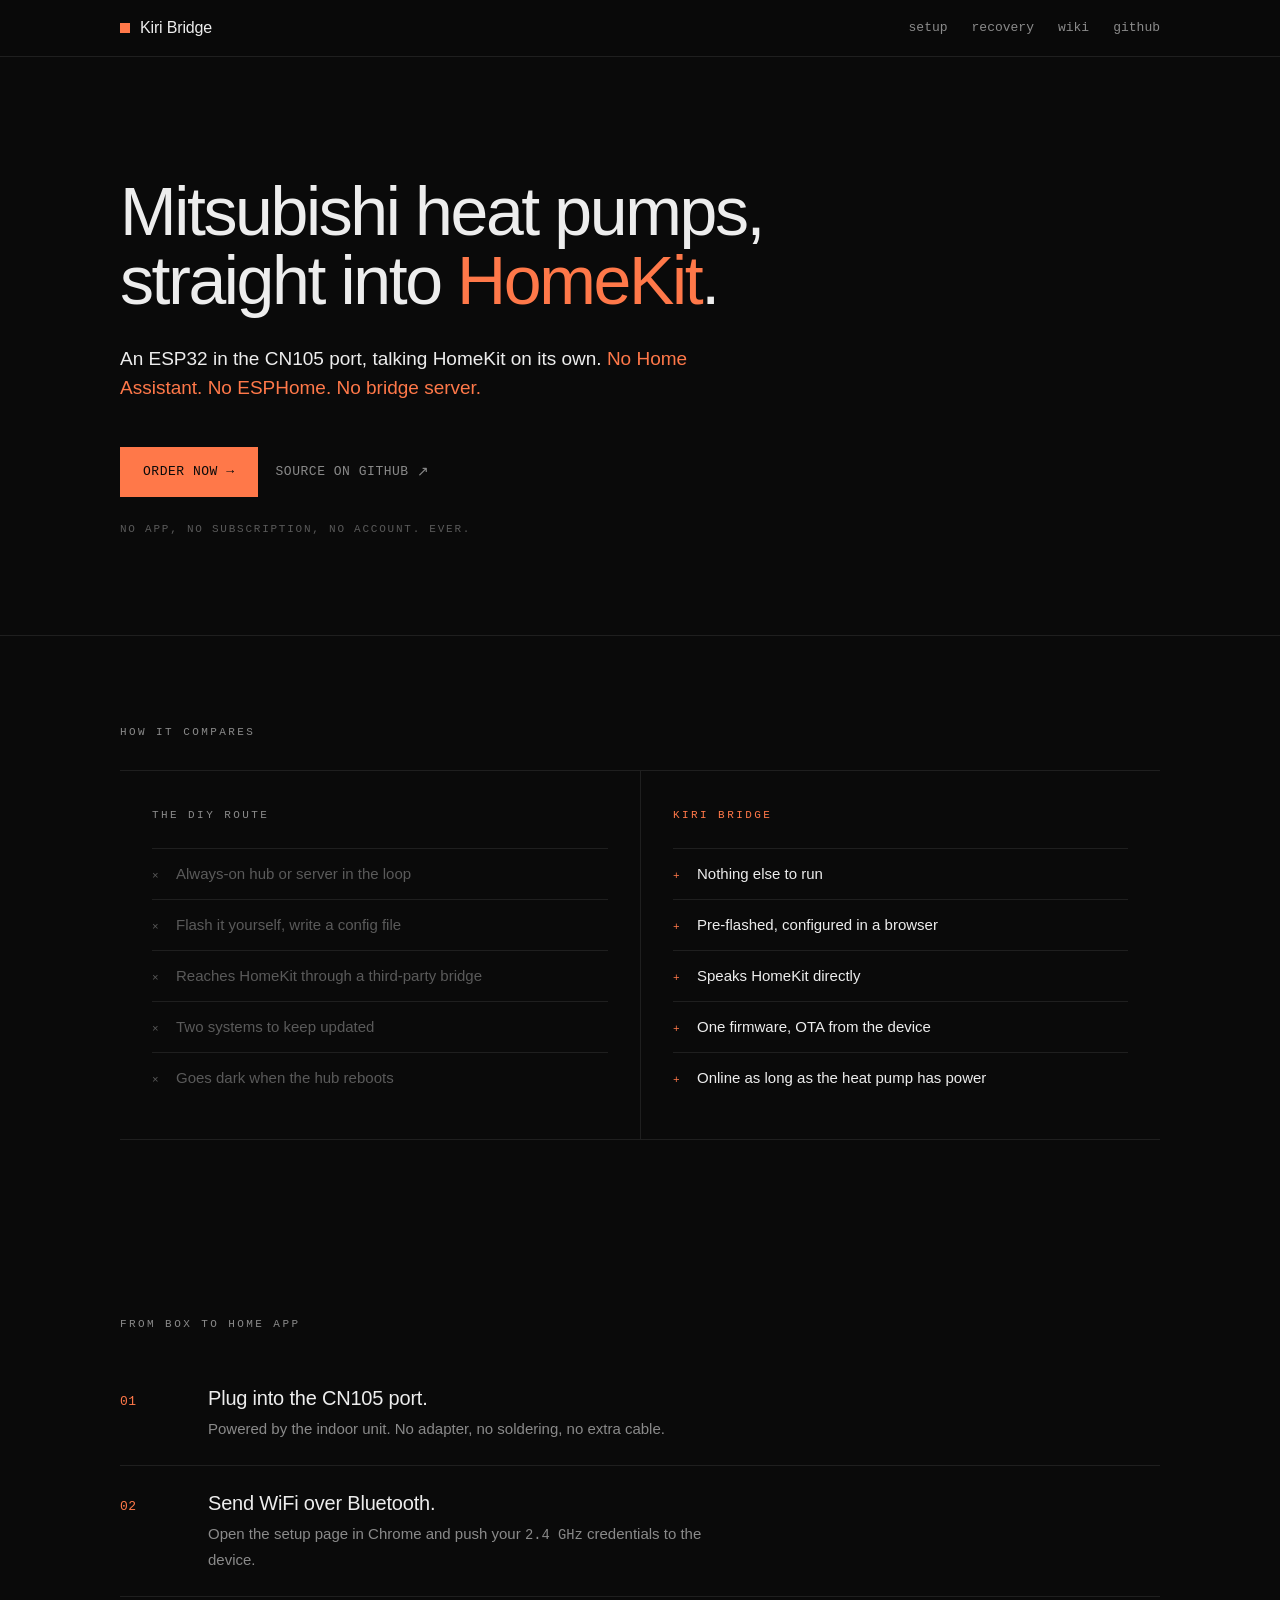
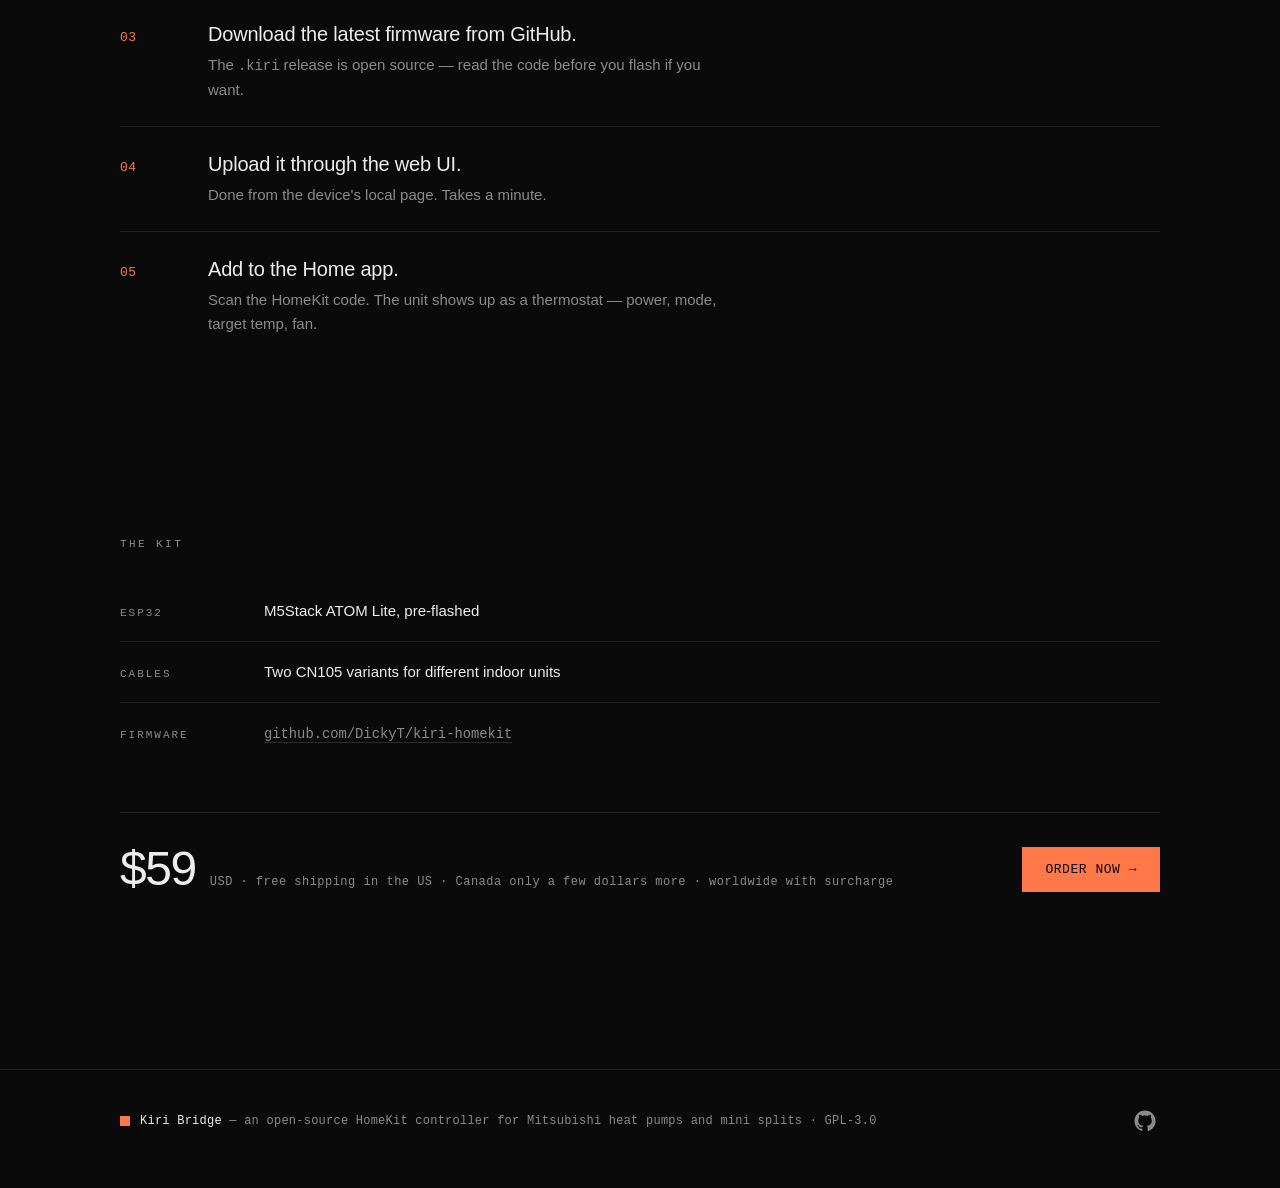
==== site/index.html @ e680f413 "Add public wiki guide page" ====
<!doctype html>
<html lang="en">
<head>
<meta charset="utf-8">
<meta name="viewport" content="width=device-width,initial-scale=1,viewport-fit=cover">
<title>Kiri Bridge — Mitsubishi heat pumps, straight into HomeKit</title>
<meta name="description" content="An ESP32 in the CN105 port that talks HomeKit on its own. No Home Assistant, no ESPHome, no bridge server.">
<meta name="robots" content="index,follow">
<link rel="canonical" href="https://kiri.dkt.moe/">
<meta property="og:type" content="website">
<meta property="og:site_name" content="Kiri Bridge">
<meta property="og:title" content="Kiri Bridge — Mitsubishi heat pumps, straight into HomeKit">
<meta property="og:description" content="An ESP32 in the CN105 port that talks HomeKit on its own. No Home Assistant, no ESPHome, no bridge server.">
<meta property="og:url" content="https://kiri.dkt.moe/">
<meta name="twitter:card" content="summary_large_image">
<meta name="twitter:title" content="Kiri Bridge">
<meta name="twitter:description" content="Mitsubishi heat pumps, straight into HomeKit. No Home Assistant required.">
<script type="application/ld+json">
{
  "@context": "https://schema.org",
  "@type": "Product",
  "name": "Kiri Bridge",
  "description": "A Mitsubishi CN105 HomeKit controller. Native HomeKit, no Home Assistant required.",
  "brand": {"@type": "Brand", "name": "Kiri Bridge"},
  "category": "Smart home controller",
  "url": "https://kiri.dkt.moe/",
  "offers": {
    "@type": "Offer",
    "availability": "https://schema.org/PreOrder",
    "priceCurrency": "USD",
    "url": "https://kiri.dkt.moe/"
  }
}
</script>
<link rel="stylesheet" href="kiri.css">
</head>
<body>

<nav class="nav">
  <div class="nav-inner">
    <a class="brand" href="index.html">
      <span class="brand-mark" aria-hidden="true"></span>
      Kiri Bridge
    </a>
    <div class="nav-links">
      <a href="ble_provisioning.html">setup</a>
      <a href="flash.html">recovery</a>
      <a href="wiki.html">wiki</a>
      <a href="https://github.com/DickyT/kiri-homekit">github</a>
    </div>
  </div>
</nav>

<main>

  <section class="hero">
    <div class="shell">
      <h1>Mitsubishi heat pumps,<br>straight into <span class="accent">HomeKit</span>.</h1>
      <p class="lede">An ESP32 in the CN105 port, talking HomeKit on its own. <strong>No Home Assistant. No ESPHome. No bridge server.</strong></p>
      <div class="hero-actions">
        <a class="btn btn-primary" href="#kit">Order now →</a>
        <a class="btn btn-text" href="https://github.com/DickyT/kiri-homekit">Source on GitHub <span class="arrow">↗</span></a>
      </div>
      <p class="hero-aside">No app, no subscription, no account. Ever.</p>
    </div>
  </section>

  <section class="section">
    <div class="shell">
      <h2>How it compares</h2>
      <div class="compare">
        <div class="compare-col them">
          <div class="compare-head">The DIY route</div>
          <div class="compare-row"><span class="mark">×</span>Always-on hub or server in the loop</div>
          <div class="compare-row"><span class="mark">×</span>Flash it yourself, write a config file</div>
          <div class="compare-row"><span class="mark">×</span>Reaches HomeKit through a third-party bridge</div>
          <div class="compare-row"><span class="mark">×</span>Two systems to keep updated</div>
          <div class="compare-row"><span class="mark">×</span>Goes dark when the hub reboots</div>
        </div>
        <div class="compare-col us">
          <div class="compare-head">Kiri Bridge</div>
          <div class="compare-row"><span class="mark">+</span>Nothing else to run</div>
          <div class="compare-row"><span class="mark">+</span>Pre-flashed, configured in a browser</div>
          <div class="compare-row"><span class="mark">+</span>Speaks HomeKit directly</div>
          <div class="compare-row"><span class="mark">+</span>One firmware, OTA from the device</div>
          <div class="compare-row"><span class="mark">+</span>Online as long as the heat pump has power</div>
        </div>
      </div>
    </div>
  </section>

  <section class="section">
    <div class="shell">
      <h2>From box to Home app</h2>
      <div class="steps">
        <div class="step-row">
          <div class="step-num">01</div>
          <div class="step-body">
            <h3>Plug into the CN105 port.</h3>
            <p>Powered by the indoor unit. No adapter, no soldering, no extra cable.</p>
          </div>
        </div>
        <div class="step-row">
          <div class="step-num">02</div>
          <div class="step-body">
            <h3>Send WiFi over Bluetooth.</h3>
            <p>Open the setup page in Chrome and push your <span class="mono">2.4&nbsp;GHz</span> credentials to the device.</p>
          </div>
        </div>
        <div class="step-row">
          <div class="step-num">03</div>
          <div class="step-body">
            <h3>Download the latest firmware from GitHub.</h3>
            <p>The <span class="mono">.kiri</span> release is open source — read the code before you flash if you want.</p>
          </div>
        </div>
        <div class="step-row">
          <div class="step-num">04</div>
          <div class="step-body">
            <h3>Upload it through the web UI.</h3>
            <p>Done from the device's local page. Takes a minute.</p>
          </div>
        </div>
        <div class="step-row">
          <div class="step-num">05</div>
          <div class="step-body">
            <h3>Add to the Home app.</h3>
            <p>Scan the HomeKit code. The unit shows up as a thermostat — power, mode, target temp, fan.</p>
          </div>
        </div>
      </div>
    </div>
  </section>

  <section class="section" id="kit">
    <div class="shell">
      <h2>The kit</h2>
      <div class="spec">
        <div class="spec-row">
          <div class="spec-key">ESP32</div>
          <div class="spec-val">M5Stack ATOM Lite, pre-flashed</div>
        </div>
        <div class="spec-row">
          <div class="spec-key">Cables</div>
          <div class="spec-val">Two CN105 variants for different indoor units</div>
        </div>
        <div class="spec-row">
          <div class="spec-key">Firmware</div>
          <div class="spec-val"><a href="https://github.com/DickyT/kiri-homekit" class="mono">github.com/DickyT/kiri-homekit</a></div>
        </div>
      </div>

      <div class="price-block">
        <div class="price-line">
          <span class="price">$59</span>
          <span class="price-meta">USD · free shipping in the US · Canada only a few dollars more · worldwide with surcharge</span>
        </div>
        <button class="btn btn-primary" id="order-btn" type="button">Order now →</button>
      </div>
    </div>
  </section>

</main>

<div id="order-modal" class="modal" aria-hidden="true">
  <div class="modal-backdrop"></div>
  <div class="modal-panel">
    <h2>Thanks for the interest — really.</h2>
    <p>I haven't set up a proper webstore yet. Kits are assembled by hand in small batches, so for now ordering means sending me an email. Drop your <strong>shipping country</strong> and your <strong>Mitsubishi indoor unit model</strong> if you know it, and I'll get back to you in a day or two with the total and how to pay.</p>
    <div class="modal-actions">
      <a class="btn btn-primary" href="mailto:kiri-kit@dkt.moe?subject=Kiri%20Bridge%20kit&body=Country%3A%20%0AIndoor%20unit%20model%20(if%20known)%3A%20%0AQuantity%3A%201%0A">Email kiri-kit@dkt.moe</a>
      <button class="btn" id="order-close-btn" type="button">Close</button>
    </div>
  </div>
</div>

<footer class="footer">
  <div class="shell footer-row">
    <div class="footer-brand">
      <span class="brand-mark" aria-hidden="true"></span>
      <span><strong>Kiri Bridge</strong> — an open-source HomeKit controller for Mitsubishi heat pumps and mini splits · GPL-3.0</span>
    </div>
    <a class="footer-github" href="https://github.com/DickyT/kiri-homekit" aria-label="Source on GitHub">
      <svg width="22" height="22" viewBox="0 0 24 24" fill="currentColor" aria-hidden="true">
        <path d="M12 .5C5.65.5.5 5.65.5 12c0 5.08 3.29 9.39 7.86 10.91.58.11.79-.25.79-.55 0-.27-.01-1-.02-1.96-3.2.69-3.87-1.54-3.87-1.54-.52-1.33-1.28-1.69-1.28-1.69-1.05-.72.08-.7.08-.7 1.16.08 1.77 1.19 1.77 1.19 1.03 1.76 2.7 1.25 3.36.96.1-.74.4-1.25.73-1.54-2.55-.29-5.24-1.28-5.24-5.69 0-1.26.45-2.29 1.18-3.1-.12-.29-.51-1.46.11-3.04 0 0 .97-.31 3.18 1.18.92-.26 1.91-.39 2.89-.39.98 0 1.97.13 2.89.39 2.21-1.49 3.18-1.18 3.18-1.18.62 1.58.23 2.75.11 3.04.74.81 1.18 1.84 1.18 3.1 0 4.42-2.69 5.39-5.25 5.68.41.36.77 1.05.77 2.13 0 1.54-.01 2.78-.01 3.16 0 .31.21.67.8.55C20.21 21.39 23.5 17.08 23.5 12 23.5 5.65 18.35.5 12 .5z"/>
      </svg>
    </a>
  </div>
</footer>

<script>
const orderModal=document.getElementById('order-modal');
const openOrderModal=()=>{orderModal.classList.add('open');orderModal.setAttribute('aria-hidden','false');};
const closeOrderModal=()=>{orderModal.classList.remove('open');orderModal.setAttribute('aria-hidden','true');};
document.getElementById('order-btn').addEventListener('click',openOrderModal);
document.getElementById('order-close-btn').addEventListener('click',closeOrderModal);
orderModal.querySelector('.modal-backdrop').addEventListener('click',closeOrderModal);
document.addEventListener('keydown',e=>{if(e.key==='Escape')closeOrderModal();});
</script>

</body>
</html>
---- site/kiri.css ----
:root{
  color-scheme:dark;
  --bg:#0a0a0a;
  --bg-soft:#111;
  --ink:#ededed;
  --ink-dim:#8a8a8a;
  --ink-faint:#5a5a5a;
  --line:#1f1f1f;
  --line-strong:#2a2a2a;
  --accent:#ff7849;
  --accent-dim:#a14828;
  --ok:#7cffcb;
  --warn:#ffd38a;
  --bad:#ff7a8a;
  --max:1040px;
  --gutter:28px;
  --sans:-apple-system,BlinkMacSystemFont,"SF Pro Text","Inter","Segoe UI",sans-serif;
  --mono:"SF Mono","JetBrains Mono",ui-monospace,Menlo,Consolas,monospace;
}
*{box-sizing:border-box}
html{scroll-behavior:smooth}
body{
  margin:0;
  min-height:100dvh;
  display:flex;
  flex-direction:column;
  color:var(--ink);
  background:var(--bg);
  font-family:var(--sans);
  font-size:16px;
  line-height:1.6;
  -webkit-font-smoothing:antialiased;
  text-rendering:optimizeLegibility;
}
main{flex:1 0 auto;padding-bottom:88px}
.footer{margin-top:auto}
::selection{background:var(--accent);color:#0a0a0a}
a{color:var(--ink);text-decoration:none;border-bottom:1px solid var(--line-strong)}
a:hover{border-bottom-color:var(--accent);color:var(--accent)}

/* Layout primitives */
.shell{
  width:min(var(--max),calc(100vw - var(--gutter)*2));
  margin:0 auto;
}
.row{display:flex;align-items:center;justify-content:space-between;gap:24px}
.rule{height:1px;background:var(--line);border:0;margin:0}
.section{padding:88px 0}
.section-tight{padding:48px 0}

/* Nav */
.nav{
  position:sticky;
  top:0;
  z-index:40;
  background:rgba(10,10,10,.85);
  backdrop-filter:blur(10px);
  border-bottom:1px solid var(--line);
}
.nav-inner{
  width:min(var(--max),calc(100vw - var(--gutter)*2));
  margin:0 auto;
  min-height:56px;
  display:flex;
  align-items:center;
  justify-content:space-between;
  gap:24px;
}
.brand{
  display:inline-flex;
  align-items:center;
  gap:10px;
  color:var(--ink);
  border:0;
  font-size:16px;
  font-weight:500;
  letter-spacing:-.01em;
}
.brand:hover{color:var(--ink);border:0}
.brand:hover .brand-mark{background:#ff8c63}
.brand-mark{
  display:inline-block;
  width:10px;
  height:10px;
  background:var(--accent);
  transition:background .15s;
}
.brand-page{
  font-family:var(--mono);
  font-size:12px;
  font-weight:400;
  letter-spacing:.04em;
  color:var(--ink-faint);
  margin-left:6px;
}
.brand-page::before{content:"·";margin-right:8px;color:var(--ink-faint)}
.nav-links{display:flex;gap:24px;font-family:var(--mono);font-size:13px}
.nav-links a{color:var(--ink-dim);border:0}
.nav-links a:hover{color:var(--accent);border:0}

/* Status dots in nav (tool pages) */
.dots{display:flex;gap:10px;align-items:center}
.dot{
  display:inline-flex;
  align-items:center;
  gap:6px;
  font-family:var(--mono);
  font-size:11px;
  color:var(--ink-faint);
  letter-spacing:.04em;
  text-transform:uppercase;
}
.dot::before{
  content:"";
  width:7px;
  height:7px;
  border-radius:50%;
  background:var(--ink-faint);
  box-shadow:0 0 0 0 transparent;
}
.dot.idle::before{background:var(--ink-faint)}
.dot.warn::before{background:var(--warn);box-shadow:0 0 8px rgba(255,211,138,.6)}
.dot.ok::before{background:var(--ok);box-shadow:0 0 8px rgba(124,255,203,.55)}
.dot.bad::before{background:var(--bad);box-shadow:0 0 8px rgba(255,122,138,.55)}

/* Typography */
h1,h2,h3{margin:0;color:var(--ink);font-weight:300;letter-spacing:-.02em}
h1{
  font-size:clamp(40px,6.4vw,68px);
  line-height:1.02;
  letter-spacing:-.035em;
  font-weight:300;
}
h1 .accent{color:var(--accent)}
h2{
  font-family:var(--mono);
  font-size:11px;
  font-weight:500;
  letter-spacing:.22em;
  text-transform:uppercase;
  color:var(--ink-dim);
  margin-bottom:28px;
}
h3{
  font-size:20px;
  line-height:1.3;
  font-weight:400;
  letter-spacing:-.01em;
}
p{margin:0;color:var(--ink-dim);max-width:62ch}
.lede{
  font-size:19px;
  line-height:1.55;
  color:var(--ink);
  max-width:54ch;
  margin-top:28px;
  font-weight:300;
}
.lede strong{color:var(--accent);font-weight:400}
.muted{color:var(--ink-dim)}
.mono{font-family:var(--mono);font-size:.92em}

/* Hero */
.hero{
  padding:120px 0 96px;
  border-bottom:1px solid var(--line);
}
.hero-actions{display:flex;gap:18px;align-items:center;margin-top:44px;flex-wrap:wrap}
.hero-aside{
  margin-top:24px;
  font-family:var(--mono);
  font-size:11px;
  letter-spacing:.16em;
  text-transform:uppercase;
  color:var(--ink-faint);
}

/* Wiki / guide index */
.wiki-head{
  padding:86px 0 48px;
  border-bottom:1px solid var(--line);
}
.wiki-head h1{font-size:clamp(36px,5.4vw,58px)}
.wiki-head p{margin-top:22px;font-size:18px;max-width:58ch}
.wiki-layout{display:grid;gap:72px}
.wiki-folder{
  display:grid;
  grid-template-columns:200px 1fr;
  gap:42px;
  padding-top:42px;
  border-top:1px solid var(--line);
}
.wiki-folder:first-child{border-top:0;padding-top:0}
.wiki-folder-kicker{
  font-family:var(--mono);
  font-size:11px;
  letter-spacing:.22em;
  text-transform:uppercase;
  color:var(--accent);
  margin-bottom:12px;
}
.wiki-folder h2{
  font-family:var(--sans);
  font-size:28px;
  font-weight:300;
  letter-spacing:-.02em;
  text-transform:none;
  color:var(--ink);
  margin:0;
}
.wiki-folder p{font-size:14px;color:var(--ink-faint);margin-top:12px}
.wiki-guides{display:grid;gap:22px}
.wiki-guide{
  display:grid;
  grid-template-columns:1fr auto;
  gap:24px;
  padding:24px 0;
  border-top:1px solid var(--line);
}
.wiki-guide:first-child{border-top:0;padding-top:0}
.wiki-guide h3{font-size:22px;margin-bottom:8px}
.wiki-guide-meta{
  display:flex;
  flex-wrap:wrap;
  gap:10px;
  margin:16px 0 18px;
}
.wiki-chip{
  font-family:var(--mono);
  font-size:10px;
  letter-spacing:.16em;
  text-transform:uppercase;
  color:var(--ink-dim);
  border:1px solid var(--line-strong);
  padding:4px 8px;
}
.wiki-guide ol{
  margin:0;
  padding-left:20px;
  color:var(--ink-dim);
  font-size:15px;
}
.wiki-guide li{padding:5px 0}
.wiki-guide-action{
  align-self:start;
  min-width:180px;
  justify-content:center;
}

/* Buttons */
.btn{
  display:inline-flex;
  align-items:center;
  gap:8px;
  padding:14px 22px;
  font-family:var(--mono);
  font-size:13px;
  font-weight:500;
  letter-spacing:.04em;
  text-transform:uppercase;
  color:var(--ink);
  background:transparent;
  border:1px solid var(--line-strong);
  border-radius:0;
  cursor:pointer;
  transition:border-color .15s,color .15s,background .15s;
}
.btn:hover{border-color:var(--accent);color:var(--accent)}
.btn:disabled{opacity:.4;cursor:not-allowed}
.btn:disabled:hover{border-color:var(--line-strong);color:var(--ink)}
.btn-primary{
  background:var(--accent);
  border-color:var(--accent);
  color:#0a0a0a;
}
.btn-primary:hover{background:#ff8c63;border-color:#ff8c63;color:#0a0a0a}
.btn-text{
  border:0;
  padding:14px 0;
  color:var(--ink-dim);
}
.btn-text:hover{color:var(--accent);border:0}
.btn-text .arrow{font-family:var(--mono);font-size:14px}

/* Comparison table */
.compare{
  display:grid;
  grid-template-columns:1fr 1fr;
  border-top:1px solid var(--line);
  border-bottom:1px solid var(--line);
}
.compare-col{padding:36px 32px}
.compare-col + .compare-col{border-left:1px solid var(--line)}
.compare-col.them{background:transparent;color:var(--ink-faint)}
.compare-col.them .compare-head{color:var(--ink-dim)}
.compare-col.them .compare-row{color:var(--ink-faint)}
.compare-col.us .compare-head{color:var(--accent)}
.compare-col.us .compare-row{color:var(--ink)}
.compare-head{
  font-family:var(--mono);
  font-size:11px;
  letter-spacing:.22em;
  text-transform:uppercase;
  margin-bottom:24px;
}
.compare-row{
  padding:14px 0;
  border-top:1px solid var(--line);
  font-size:15px;
  line-height:1.45;
  display:flex;
  align-items:baseline;
  gap:10px;
}
.compare-row:first-of-type{border-top:0}
.compare-row .mark{
  font-family:var(--mono);
  font-size:11px;
  color:var(--ink-faint);
  width:14px;
  flex-shrink:0;
}
.compare-col.us .compare-row .mark{color:var(--accent)}

/* Numbered steps */
.steps{display:grid;gap:0}
.step-row{
  display:grid;
  grid-template-columns:64px 1fr;
  gap:24px;
  padding:24px 0;
  border-top:1px solid var(--line);
  align-items:baseline;
}
.step-row:first-child{border-top:0}
.step-num{
  font-family:var(--mono);
  font-size:13px;
  color:var(--accent);
  letter-spacing:.04em;
}
.step-body h3{margin-bottom:6px}
.step-body p{font-size:15px;color:var(--ink-dim)}

/* Spec list (what's in the box) */
.spec{display:grid;gap:0}
.spec-row{
  display:grid;
  grid-template-columns:120px 1fr;
  gap:24px;
  padding:18px 0;
  border-top:1px solid var(--line);
  align-items:baseline;
}
.spec-row:first-child{border-top:0}
.spec-key{
  font-family:var(--mono);
  font-size:11px;
  letter-spacing:.18em;
  text-transform:uppercase;
  color:var(--ink-dim);
}
.spec-val{font-size:15px;color:var(--ink)}
.spec-val .mono{color:var(--ink-dim)}

/* Price block (in kit section) */
.price-block{
  margin-top:48px;
  padding-top:32px;
  border-top:1px solid var(--line);
  display:flex;
  align-items:center;
  justify-content:space-between;
  gap:24px;
  flex-wrap:wrap;
}
.price-line{display:flex;align-items:baseline;gap:14px;flex-wrap:wrap}
.price{
  font-size:48px;
  font-weight:300;
  letter-spacing:-.03em;
  color:var(--ink);
  line-height:1;
}
.price-meta{
  font-family:var(--mono);
  font-size:12px;
  letter-spacing:.04em;
  color:var(--ink-dim);
}

/* Footer */
.footer{
  border-top:1px solid var(--line);
  padding:36px 0 56px;
  font-family:var(--mono);
  font-size:12px;
  color:var(--ink-faint);
  letter-spacing:.04em;
}
.footer-row{display:flex;justify-content:space-between;gap:24px;flex-wrap:wrap;align-items:center}
.footer-brand{
  display:inline-flex;
  align-items:center;
  gap:10px;
  color:var(--ink-dim);
  text-transform:none;
  letter-spacing:.02em;
}
.footer-brand strong{color:var(--ink);font-weight:500}
.footer-github{
  color:var(--ink-dim);
  border:0;
  display:inline-flex;
  align-items:center;
  padding:4px;
  flex-shrink:0;
  transition:color .15s;
}
.footer-github:hover{color:var(--accent);border:0}
.footer a{color:var(--ink-dim);border:0}
.footer a:hover{color:var(--accent);border:0}
.footer-links{display:flex;gap:18px}

/* Tool pages: page heading */
.tool-head{padding:64px 0 40px;border-bottom:1px solid var(--line)}
.tool-head h1{font-size:clamp(32px,4.5vw,44px);font-weight:300}
.tool-head p{margin-top:16px;color:var(--ink-dim);max-width:60ch}
.tool-meta{
  display:flex;
  gap:18px;
  flex-wrap:wrap;
  margin-top:24px;
  font-family:var(--mono);
  font-size:12px;
  color:var(--ink-faint);
  letter-spacing:.04em;
  text-transform:uppercase;
}
.tool-meta span{padding:6px 0}
.tool-meta strong{color:var(--ink-dim);font-weight:500;margin-right:6px}

/* Tool status row (under tool-head) — three live dots */
.tool-status{
  display:flex;
  flex-wrap:wrap;
  gap:28px;
  padding:18px 0;
  border-bottom:1px solid var(--line);
  font-family:var(--mono);
  font-size:11px;
  letter-spacing:.12em;
  text-transform:uppercase;
  color:var(--ink-dim);
}
.tool-status .stat{
  display:inline-flex;
  align-items:center;
  gap:8px;
  color:var(--ink-dim);
}
.tool-status .stat::before{
  content:"";
  display:inline-block;
  width:7px;
  height:7px;
  border-radius:50%;
  background:var(--ink-faint);
  flex-shrink:0;
}
/* Dot color reacts to the live status span inside the stat */
.tool-status .stat:has(.ok)::before{background:var(--ok);box-shadow:0 0 8px rgba(124,255,203,.55)}
.tool-status .stat:has(.warn)::before{background:var(--warn);box-shadow:0 0 8px rgba(255,211,138,.6)}
.tool-status .stat:has(.bad)::before{background:var(--bad);box-shadow:0 0 8px rgba(255,122,138,.55)}

/* Tool steps */
.tool-step{
  padding:36px 0;
  border-top:1px solid var(--line);
  display:grid;
  grid-template-columns:64px 1fr;
  gap:24px;
}
.tool-step:first-of-type{border-top:0}
.tool-step.is-hidden{display:none}
.tool-step-num{
  font-family:var(--mono);
  font-size:13px;
  color:var(--accent);
  letter-spacing:.04em;
}
.tool-step h2{
  font-family:var(--sans);
  font-size:20px;
  font-weight:400;
  text-transform:none;
  letter-spacing:-.01em;
  color:var(--ink);
  margin-bottom:8px;
}
.tool-step .hint{font-size:14px;color:var(--ink-dim);margin-bottom:24px;max-width:60ch}
.tool-actions{display:flex;flex-wrap:wrap;gap:12px;margin-top:24px}

/* Form fields */
.field{display:block;margin-bottom:16px}
.field-label{
  display:block;
  margin-bottom:8px;
  font-family:var(--mono);
  font-size:11px;
  letter-spacing:.16em;
  text-transform:uppercase;
  color:var(--ink-dim);
}
.field-grid{display:grid;grid-template-columns:1fr 1fr;gap:18px;margin-bottom:8px}
input[type=text],input[type=password],input[type=file]{
  width:100%;
  padding:12px 14px;
  color:var(--ink);
  background:#070707;
  border:1px solid var(--line-strong);
  border-radius:0;
  font:inherit;
  font-size:14px;
  outline:none;
  transition:border-color .15s;
}
input[type=text]:focus,input[type=password]:focus,input[type=file]:focus{
  border-color:var(--accent);
}
input[type=file]{cursor:pointer;font-family:var(--mono);font-size:13px}
.file-input-hidden{
  position:absolute;
  width:1px;
  height:1px;
  opacity:0;
  pointer-events:none;
}
.confirm-row{
  display:flex;
  align-items:flex-start;
  gap:12px;
  margin:24px 0 8px;
  color:var(--ink-dim);
  font-size:14px;
  line-height:1.5;
}
.confirm-row input[type=checkbox]{
  width:16px;height:16px;margin-top:3px;
  accent-color:var(--accent);
  flex-shrink:0;
}

/* Inline status word colors (script sets className on free-floating spans) */
.ok{color:var(--ok)}
.warn{color:var(--warn)}
.bad{color:var(--bad)}

/* Data tables (verified device, package manifest, wifi list) */
.data-table{
  width:100%;
  border-collapse:collapse;
  margin-top:18px;
  font-family:var(--mono);
  font-size:12px;
}
.data-table th,.data-table td{
  padding:10px 0;
  border-top:1px solid var(--line);
  text-align:left;
  vertical-align:top;
}
.data-table tr:first-child th,.data-table tr:first-child td{border-top:0}
.data-table th{
  color:var(--ink-faint);
  font-weight:400;
  letter-spacing:.12em;
  text-transform:uppercase;
  width:40%;
}
.data-table td{color:var(--ink);padding-left:18px}
.data-table .wifi-row td{padding:10px 8px}
.data-table .ok-text{color:var(--ok)}
.data-table .warn-text{color:var(--warn)}
.data-table .bad-text{color:var(--bad)}

/* Progress bar */
.progress{
  margin-top:24px;
  display:none;
}
.progress.active{display:block}
.progress-meta{
  display:flex;
  justify-content:space-between;
  font-family:var(--mono);
  font-size:11px;
  letter-spacing:.12em;
  text-transform:uppercase;
  color:var(--ink-dim);
  margin-bottom:10px;
}
.progress-track{
  height:2px;
  background:var(--line-strong);
  overflow:hidden;
}
.progress-fill{
  height:100%;
  width:0%;
  background:var(--accent);
  transition:width .18s ease;
}
.progress-detail{
  margin-top:10px;
  font-family:var(--mono);
  font-size:12px;
  color:var(--ink-faint);
}

/* Notice / inline status */
.notice{
  margin-top:18px;
  padding:14px 16px;
  border-left:2px solid var(--warn);
  background:rgba(255,211,138,.05);
  color:var(--warn);
  font-size:14px;
  line-height:1.5;
}

/* Collapsible log */
details.log{
  margin-top:48px;
  border-top:1px solid var(--line);
  padding-top:24px;
}
details.log summary{
  cursor:pointer;
  list-style:none;
  font-family:var(--mono);
  font-size:11px;
  letter-spacing:.22em;
  text-transform:uppercase;
  color:var(--ink-dim);
  display:flex;
  align-items:center;
  gap:10px;
}
details.log summary::-webkit-details-marker{display:none}
details.log summary::before{
  content:"▸";
  font-size:11px;
  color:var(--ink-faint);
  transition:transform .15s;
  display:inline-block;
}
details.log[open] summary::before{transform:rotate(90deg)}
details.log summary:hover{color:var(--accent)}
details.log pre{
  margin-top:18px;
  max-height:340px;
  overflow:auto;
  white-space:pre-wrap;
  color:#cfd8e3;
  background:#040404;
  border:1px solid var(--line);
  padding:16px;
  font:12px/1.55 var(--mono);
}

/* Modals */
.modal{display:none;position:fixed;inset:0;z-index:60}
.modal.open{display:block}
.modal-backdrop{
  position:absolute;
  inset:0;
  background:rgba(0,0,0,.78);
  backdrop-filter:blur(6px);
}
.modal-panel{
  position:relative;
  width:min(520px,calc(100vw - 32px));
  margin:14vh auto 0;
  background:var(--bg-soft);
  border:1px solid var(--line-strong);
  padding:32px;
}
.modal-panel h2{
  font-family:var(--sans);
  font-size:22px;
  font-weight:400;
  text-transform:none;
  letter-spacing:-.01em;
  color:var(--ink);
  margin-bottom:12px;
}
.modal-panel p{font-size:15px;color:var(--ink-dim)}
.modal-actions{display:flex;gap:12px;margin-top:24px;flex-wrap:wrap}
.modal-guide{
  margin-top:18px;
  padding:16px;
  border-left:2px solid var(--accent);
  background:rgba(255,120,73,.05);
  color:var(--ink-dim);
  font-size:14px;
  line-height:1.55;
}
.modal-guide strong{color:var(--ink);font-weight:500}
.modal-guide ol{margin:10px 0 0 18px;padding:0}

/* Step visibility helper (tool pages) */
.step-hidden{display:none!important}

/* Responsive */
@media (max-width:760px){
  .hero{padding:72px 0 64px}
  .section{padding:64px 0}
  .compare{grid-template-columns:1fr}
  .compare-col + .compare-col{border-left:0;border-top:1px solid var(--line)}
  .field-grid{grid-template-columns:1fr}
  .nav-links{gap:16px}
  .nav-links a{font-size:12px}
  .step-row,.tool-step{grid-template-columns:48px 1fr;gap:16px}
  .wiki-head{padding:64px 0 40px}
  .wiki-layout{gap:56px}
  .wiki-folder{grid-template-columns:1fr;gap:24px}
  .wiki-guide{grid-template-columns:1fr}
  .wiki-guide-action{min-width:0;justify-self:start}
  .spec-row{grid-template-columns:90px 1fr;gap:16px}
  .hero-actions{gap:12px}
  .btn{padding:12px 18px;font-size:12px}
  .footer-row{flex-direction:column;gap:12px}
  .price-block{flex-direction:column;align-items:flex-start;gap:20px}
  .price{font-size:40px}
  main{padding-bottom:56px}
}
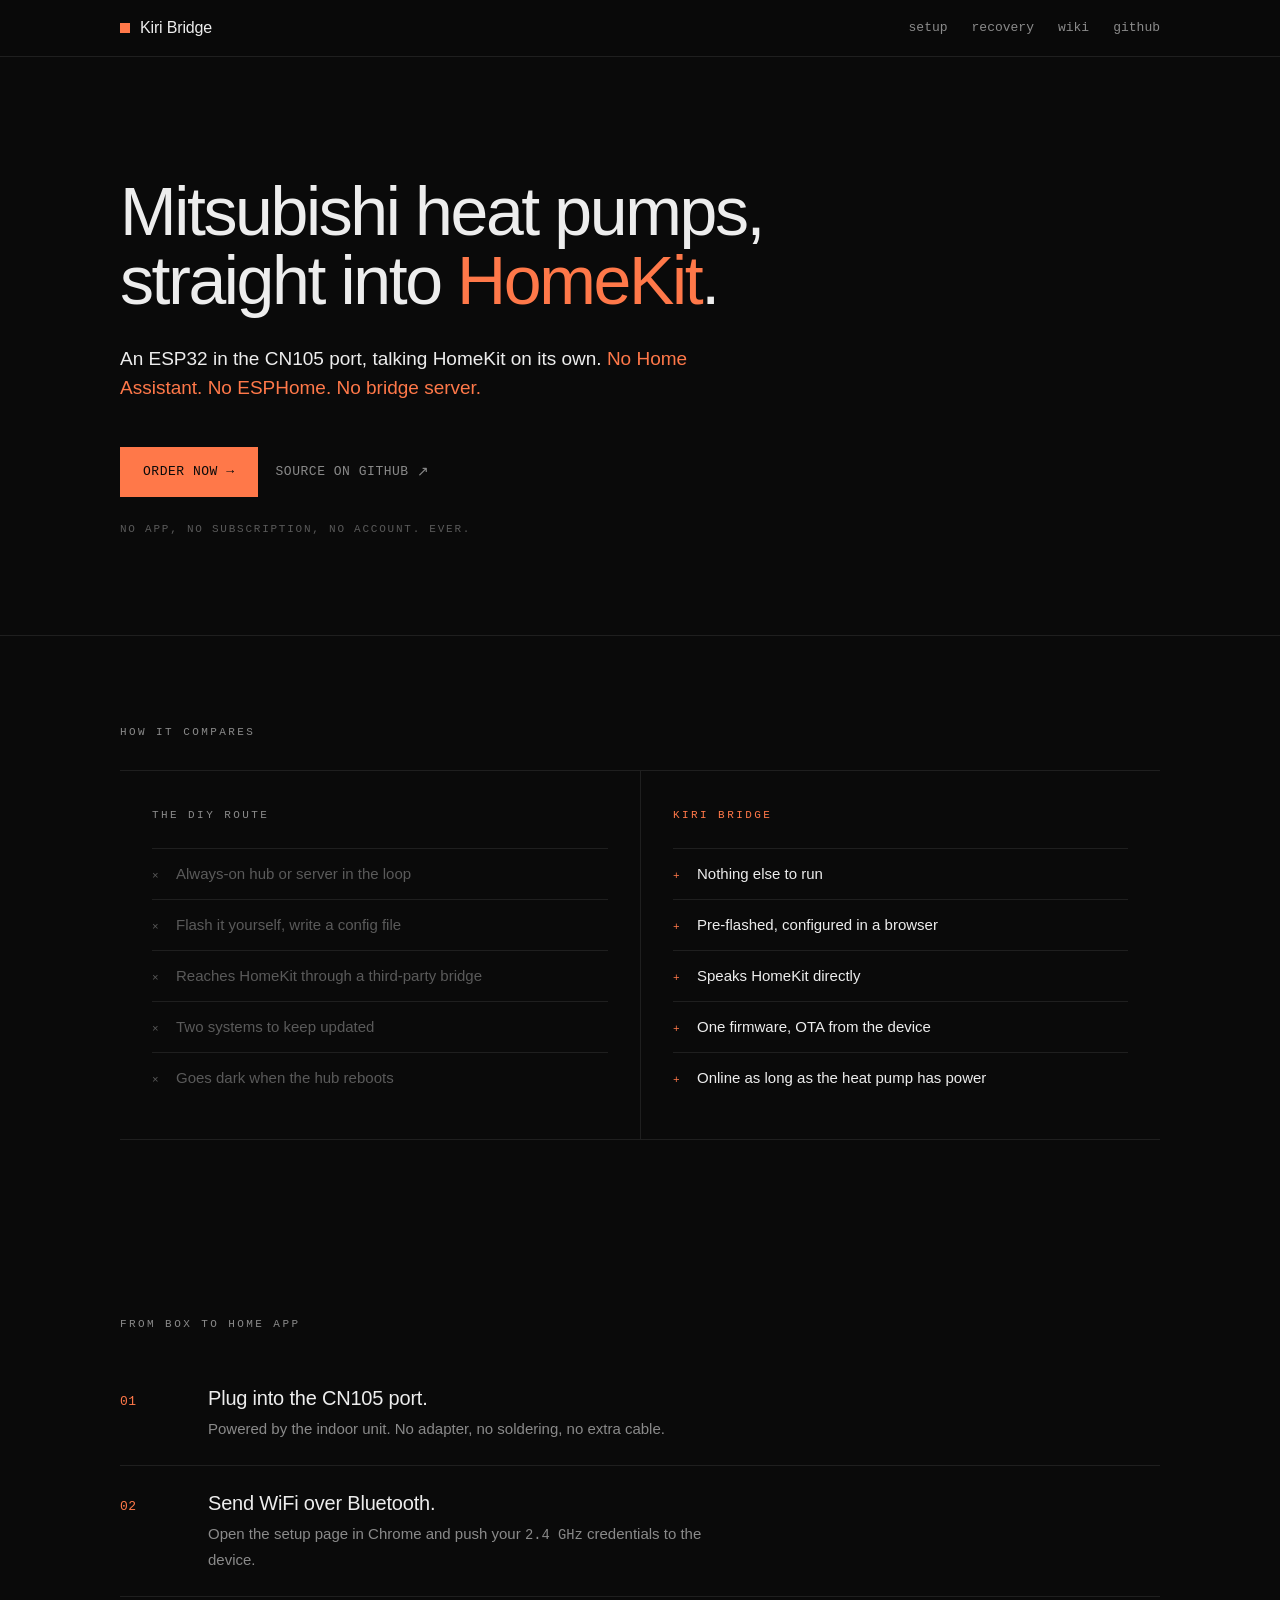
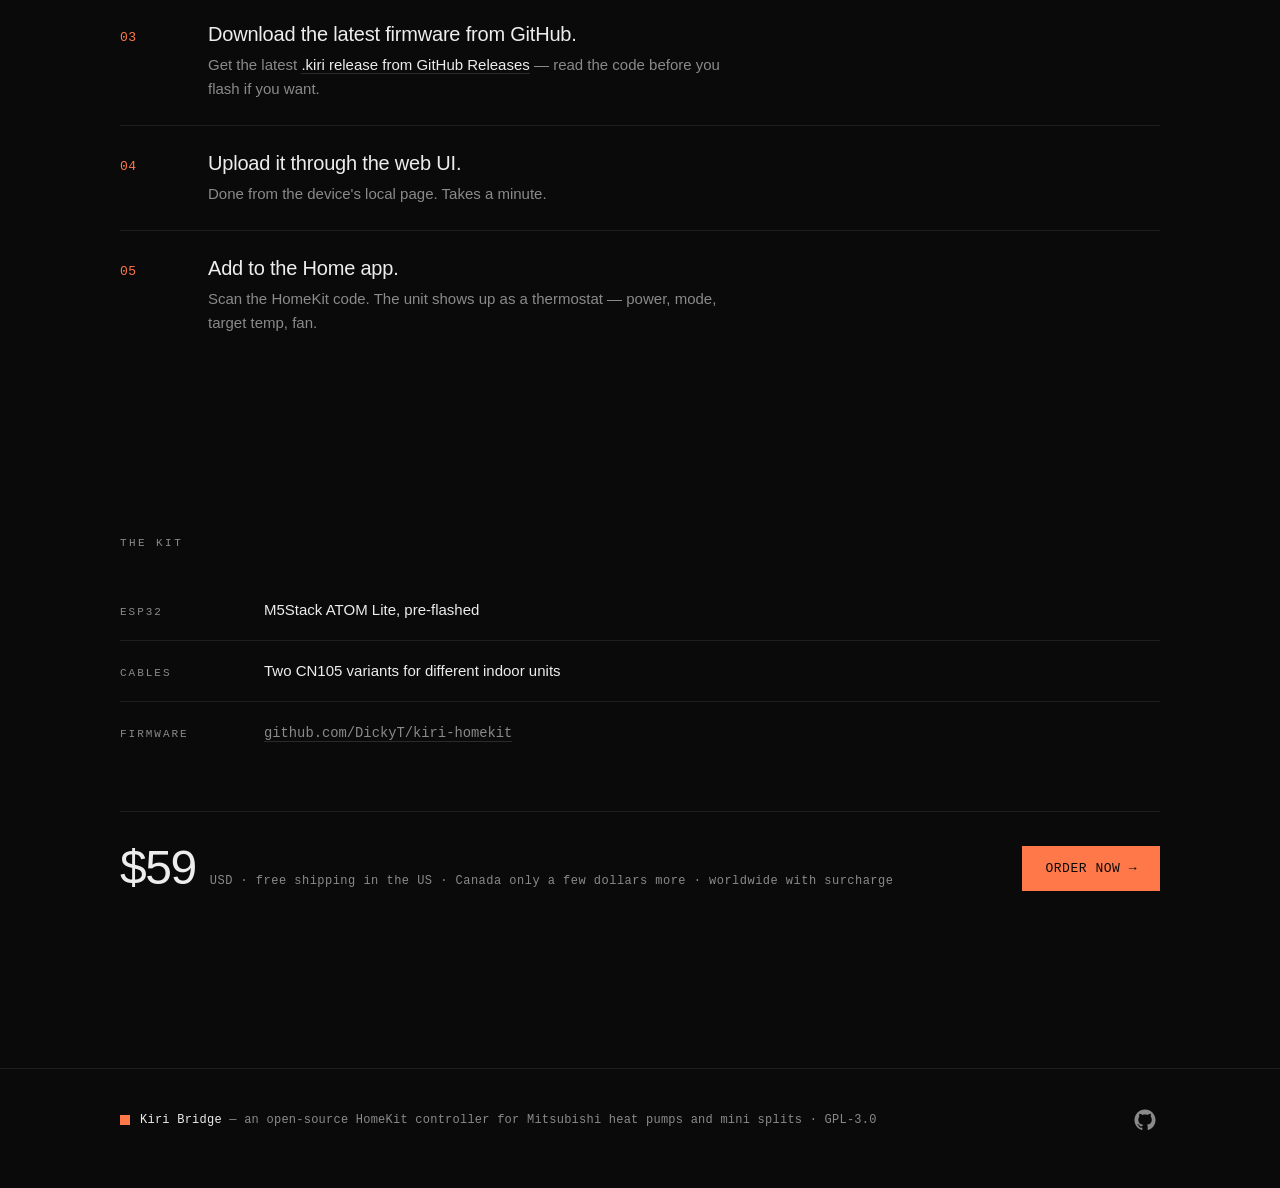
==== commit 1231cab9: "Link firmware downloads to releases" ====
--- a/site/index.html
+++ b/site/index.html
@@ -111,7 +111,7 @@
           <div class="step-num">03</div>
           <div class="step-body">
             <h3>Download the latest firmware from GitHub.</h3>
-            <p>The <span class="mono">.kiri</span> release is open source — read the code before you flash if you want.</p>
+            <p>Get the latest <a href="https://github.com/DickyT/kiri-homekit/releases/">.kiri release from GitHub Releases</a> — read the code before you flash if you want.</p>
           </div>
         </div>
         <div class="step-row">
--- a/site/kiri.css
+++ b/site/kiri.css
@@ -241,10 +241,97 @@
   font-size:15px;
 }
 .wiki-guide li{padding:5px 0}
+.wiki-summary{
+  margin-top:14px;
+  color:var(--ink-dim);
+  font-size:15px;
+}
 .wiki-guide-action{
   align-self:start;
   min-width:180px;
   justify-content:center;
+}
+.guide-head{
+  padding:72px 0 42px;
+  border-bottom:1px solid var(--line);
+}
+.guide-back{
+  display:inline-flex;
+  margin-bottom:28px;
+  font-family:var(--mono);
+  font-size:12px;
+  letter-spacing:.08em;
+  color:var(--ink-dim);
+  border:0;
+}
+.guide-back:hover{border:0;color:var(--accent)}
+.guide-head h1{font-size:clamp(34px,5vw,56px)}
+.guide-head p{margin-top:20px;font-size:18px;max-width:64ch}
+.guide-meta{
+  display:flex;
+  flex-wrap:wrap;
+  gap:10px;
+  margin-top:26px;
+}
+.guide-layout{
+  display:grid;
+  grid-template-columns:minmax(0,1fr) 250px;
+  gap:56px;
+  align-items:start;
+}
+.guide-body{display:grid;gap:58px}
+.guide-section{
+  padding-top:34px;
+  border-top:1px solid var(--line);
+}
+.guide-section:first-child{padding-top:0;border-top:0}
+.guide-section h2{
+  color:var(--accent);
+  margin-bottom:18px;
+}
+.guide-section h3{margin:24px 0 8px}
+.guide-section p{font-size:15px;color:var(--ink-dim)}
+.guide-section ol,.guide-section ul{
+  margin:14px 0 0;
+  padding-left:22px;
+  color:var(--ink-dim);
+  font-size:15px;
+}
+.guide-section li{padding:6px 0}
+.guide-section li strong{color:var(--ink);font-weight:500}
+.guide-callout{
+  margin-top:20px;
+  padding:16px 18px;
+  border-left:2px solid var(--accent);
+  background:rgba(255,120,73,.06);
+  color:var(--ink-dim);
+  font-size:14px;
+}
+.guide-callout strong{color:var(--ink);font-weight:500}
+.guide-side{
+  position:sticky;
+  top:88px;
+  border-top:1px solid var(--line);
+  padding-top:20px;
+}
+.guide-side h2{
+  margin-bottom:16px;
+  color:var(--ink-dim);
+}
+.guide-side a{
+  display:block;
+  padding:10px 0;
+  border:0;
+  color:var(--ink-dim);
+  font-family:var(--mono);
+  font-size:12px;
+}
+.guide-side a:hover{color:var(--accent);border:0}
+.guide-next{
+  display:flex;
+  gap:14px;
+  flex-wrap:wrap;
+  margin-top:28px;
 }
 
 /* Buttons */
@@ -727,6 +814,8 @@
   .wiki-folder{grid-template-columns:1fr;gap:24px}
   .wiki-guide{grid-template-columns:1fr}
   .wiki-guide-action{min-width:0;justify-self:start}
+  .guide-layout{grid-template-columns:1fr;gap:36px}
+  .guide-side{position:static;top:auto}
   .spec-row{grid-template-columns:90px 1fr;gap:16px}
   .hero-actions{gap:12px}
   .btn{padding:12px 18px;font-size:12px}
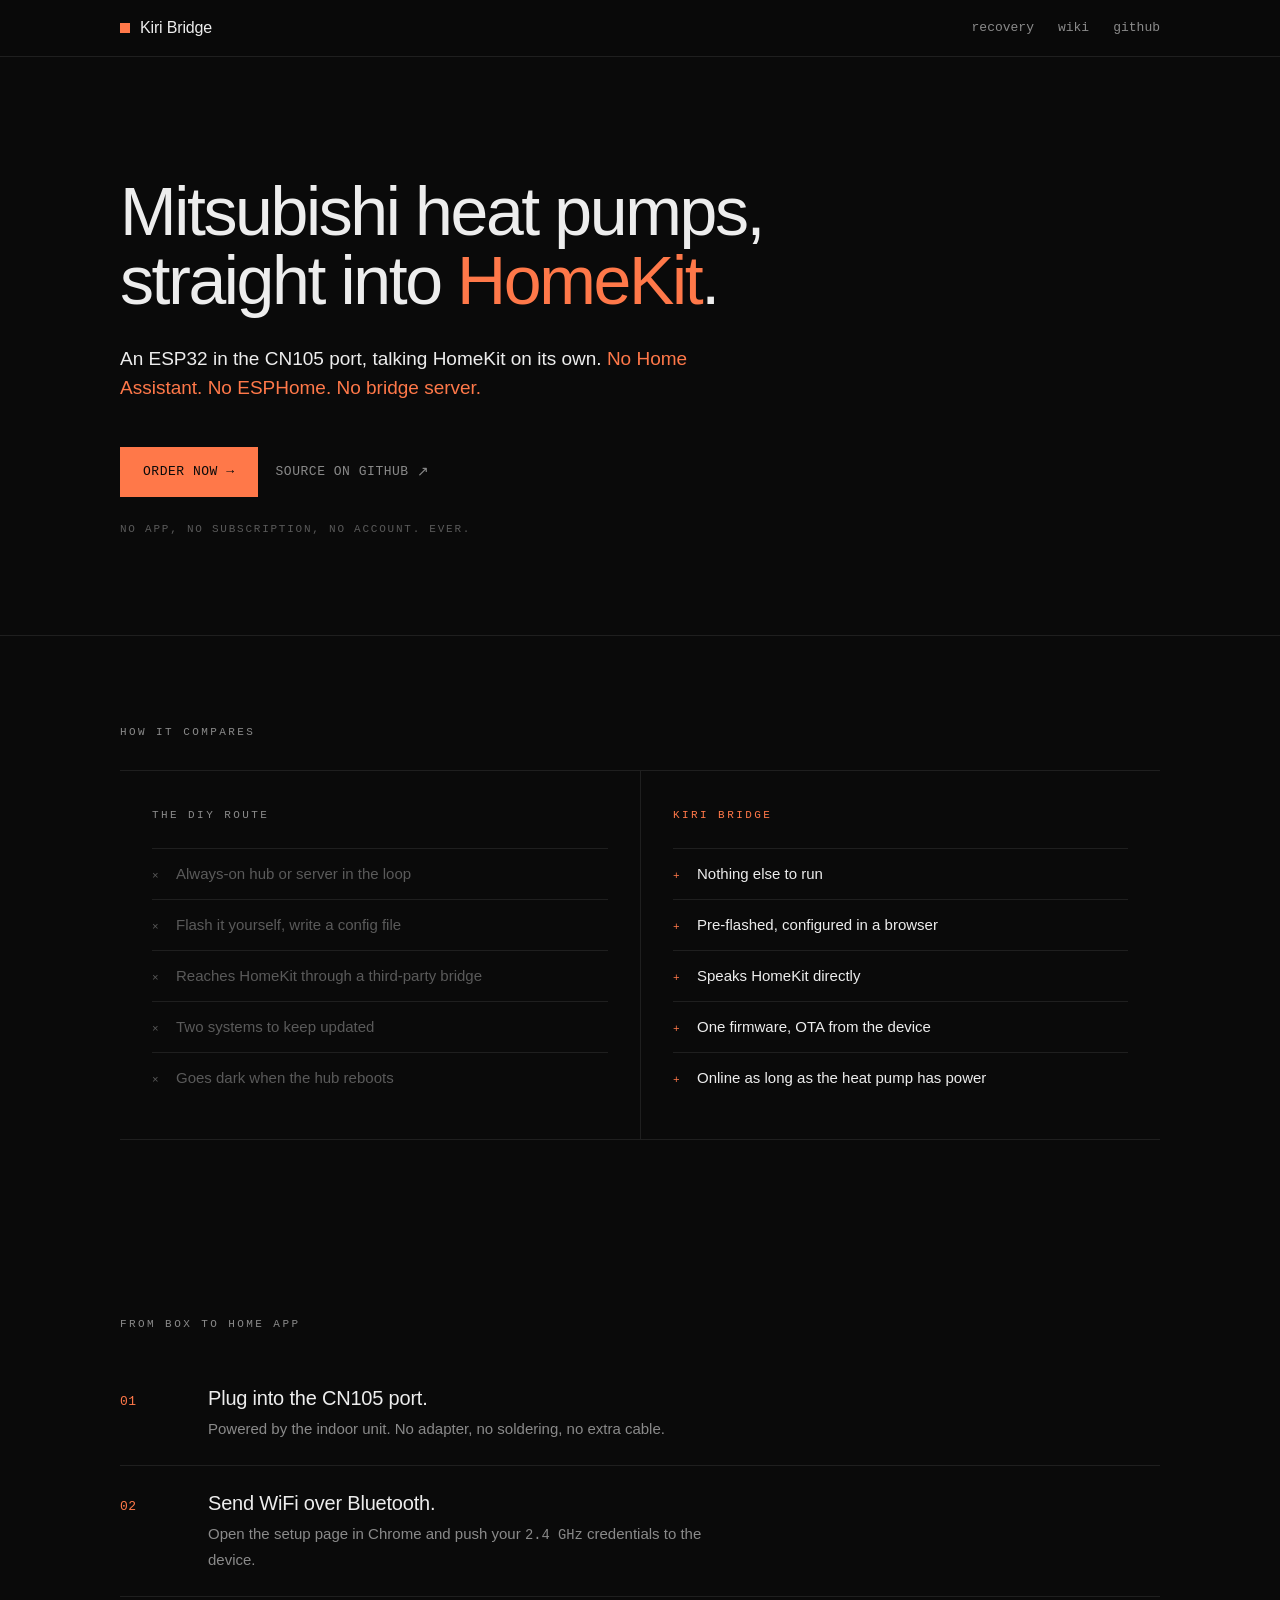
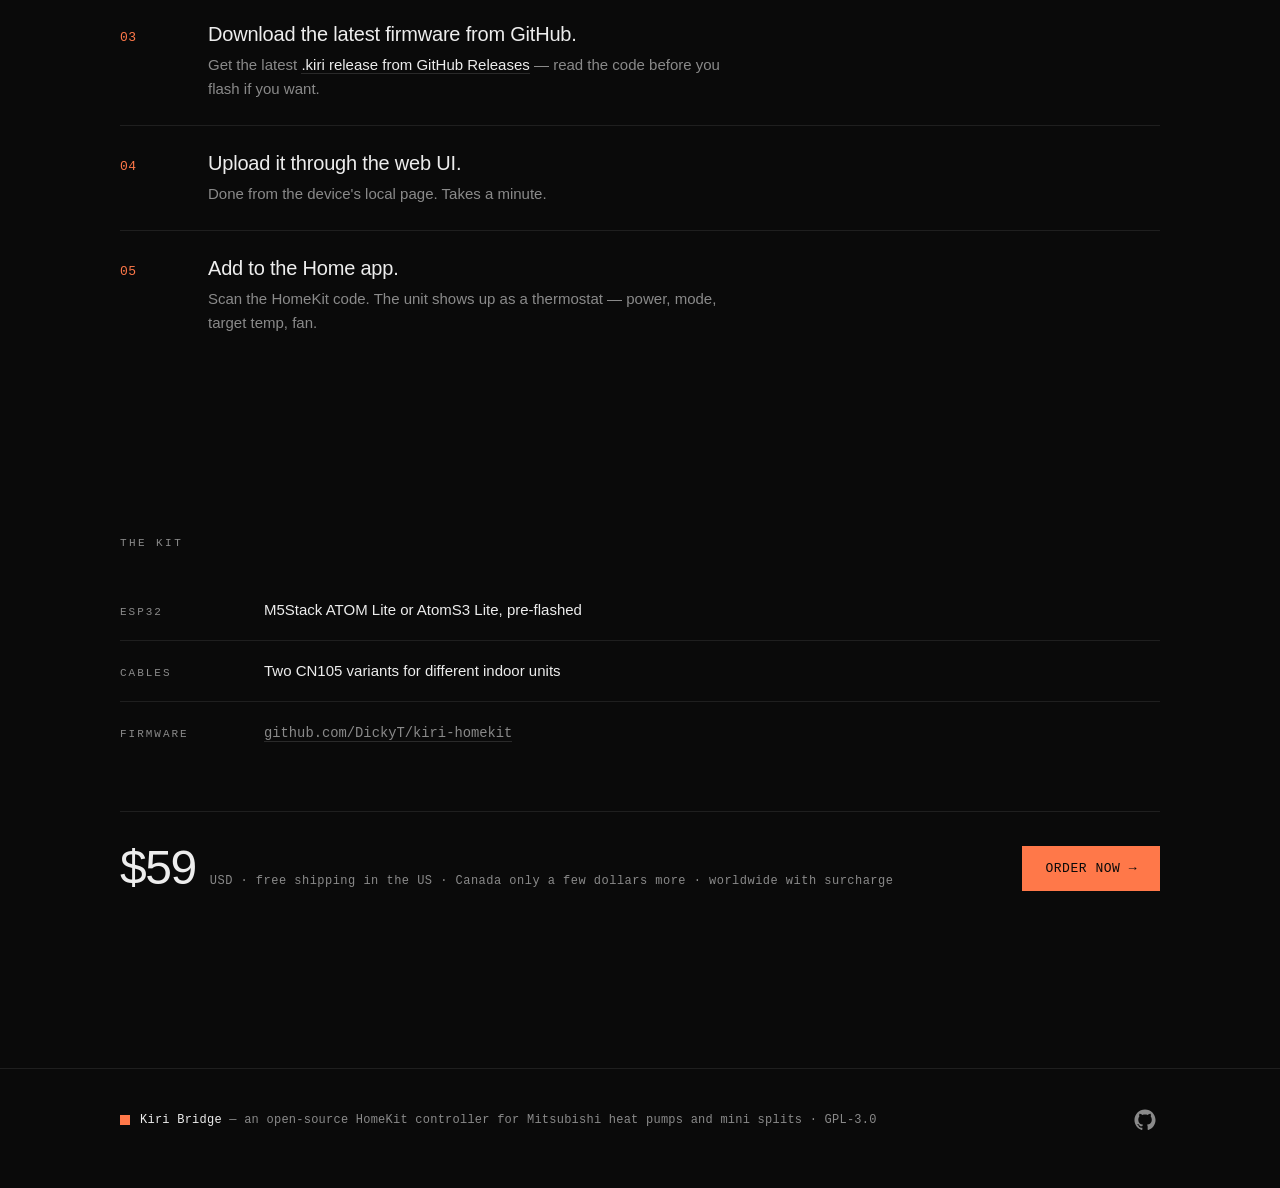
==== commit 64c31dc9: "Add AtomS3 Lite support" ====
--- a/site/index.html
+++ b/site/index.html
@@ -43,7 +43,6 @@
       Kiri Bridge
     </a>
     <div class="nav-links">
-      <a href="ble_provisioning.html">setup</a>
       <a href="flash.html">recovery</a>
       <a href="wiki.html">wiki</a>
       <a href="https://github.com/DickyT/kiri-homekit">github</a>
@@ -138,7 +137,7 @@
       <div class="spec">
         <div class="spec-row">
           <div class="spec-key">ESP32</div>
-          <div class="spec-val">M5Stack ATOM Lite, pre-flashed</div>
+          <div class="spec-val">M5Stack ATOM Lite or AtomS3 Lite, pre-flashed</div>
         </div>
         <div class="spec-row">
           <div class="spec-key">Cables</div>
--- a/site/kiri.css
+++ b/site/kiri.css
@@ -527,6 +527,43 @@
 .tool-meta span{padding:6px 0}
 .tool-meta strong{color:var(--ink-dim);font-weight:500;margin-right:6px}
 
+.tool-recommend{
+  border-bottom:1px solid var(--line);
+  background:linear-gradient(90deg,rgba(255,120,73,.12),rgba(255,120,73,.03) 48%,transparent);
+}
+.tool-recommend-inner{
+  display:flex;
+  align-items:center;
+  justify-content:space-between;
+  gap:28px;
+  padding:24px 0;
+}
+.tool-recommend-kicker{
+  margin-bottom:8px;
+  font-family:var(--mono);
+  font-size:11px;
+  letter-spacing:.16em;
+  text-transform:uppercase;
+  color:var(--accent);
+}
+.tool-recommend h2{
+  font-size:22px;
+  font-weight:400;
+  letter-spacing:-.01em;
+}
+.tool-recommend p{
+  max-width:62ch;
+  margin-top:8px;
+  color:var(--ink-dim);
+  font-size:14px;
+}
+.tool-recommend-actions{
+  display:flex;
+  gap:12px;
+  flex-wrap:wrap;
+  flex-shrink:0;
+}
+
 /* Tool status row (under tool-head) — three live dots */
 .tool-status{
   display:flex;
@@ -808,6 +845,9 @@
   .field-grid{grid-template-columns:1fr}
   .nav-links{gap:16px}
   .nav-links a{font-size:12px}
+  .tool-recommend-inner{align-items:flex-start;flex-direction:column}
+  .tool-recommend-actions{width:100%}
+  .tool-recommend-actions .btn{justify-content:center;width:100%}
   .step-row,.tool-step{grid-template-columns:48px 1fr;gap:16px}
   .wiki-head{padding:64px 0 40px}
   .wiki-layout{gap:56px}
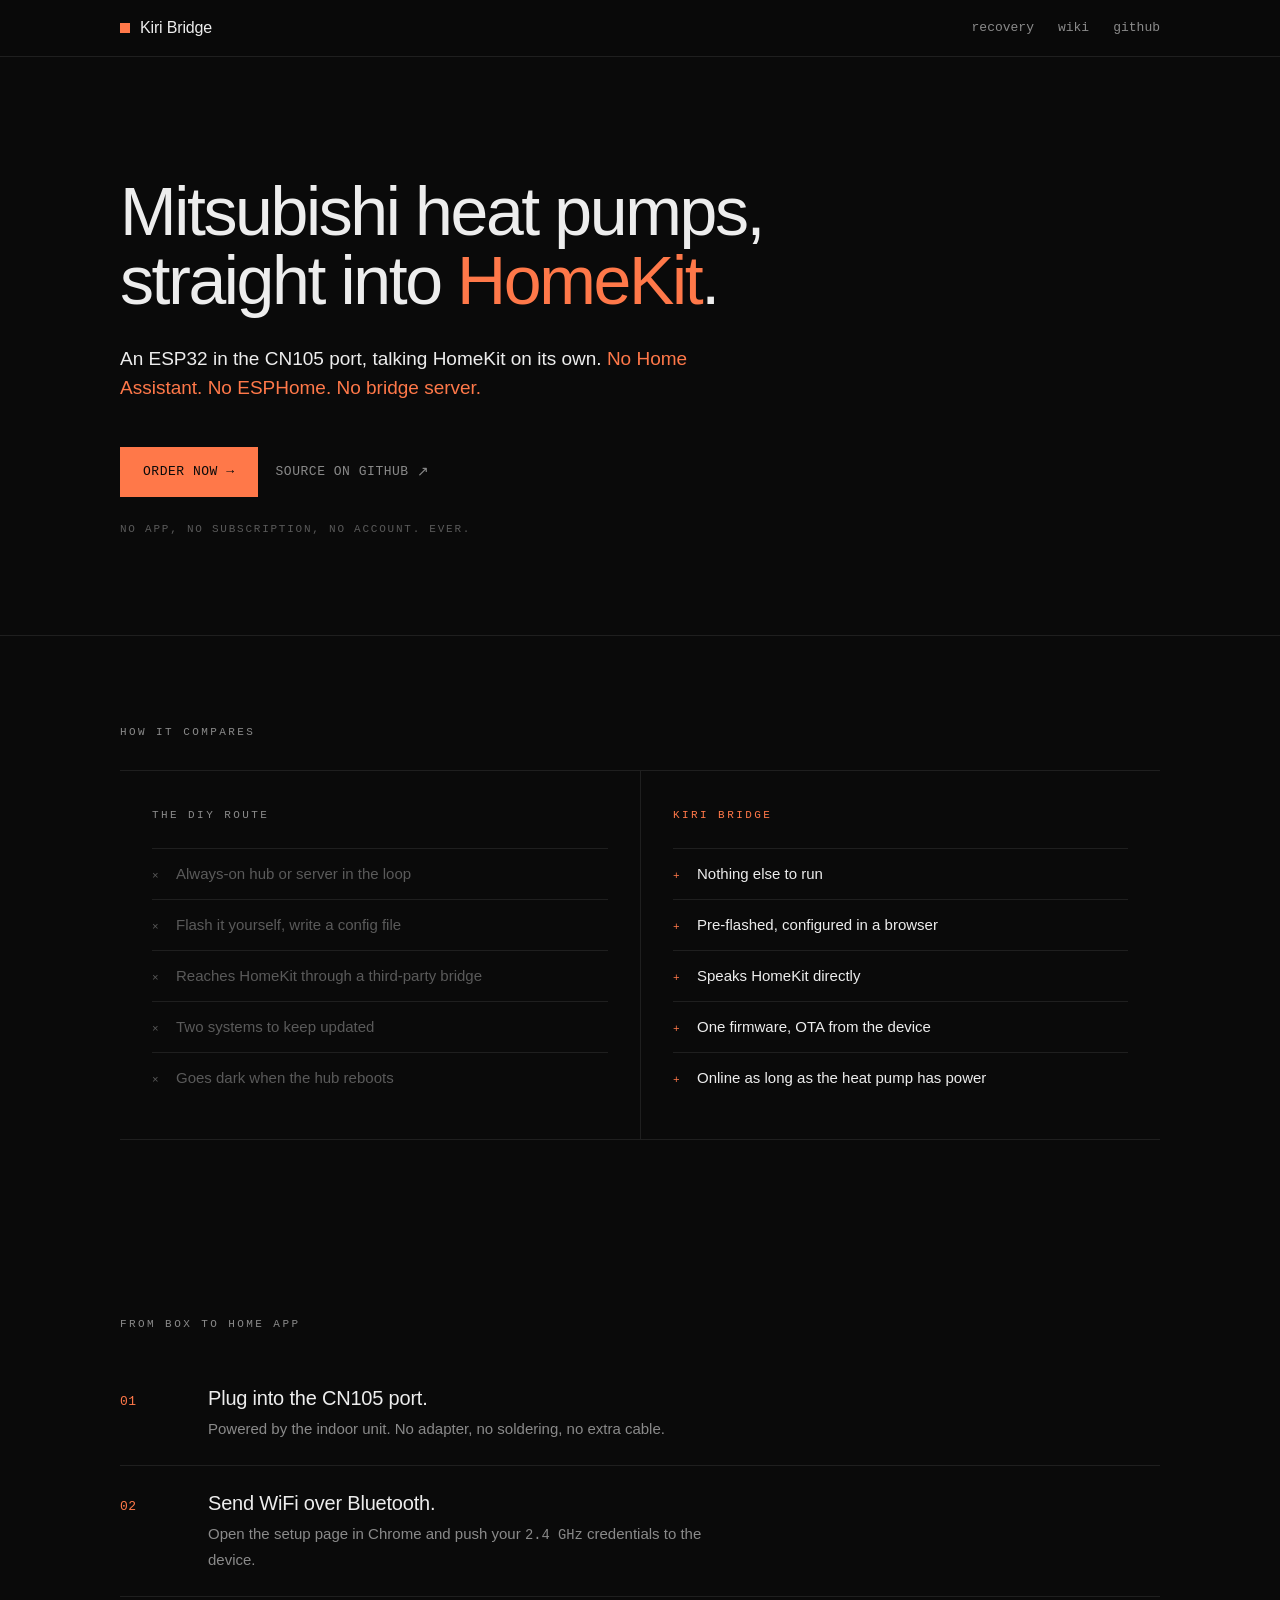
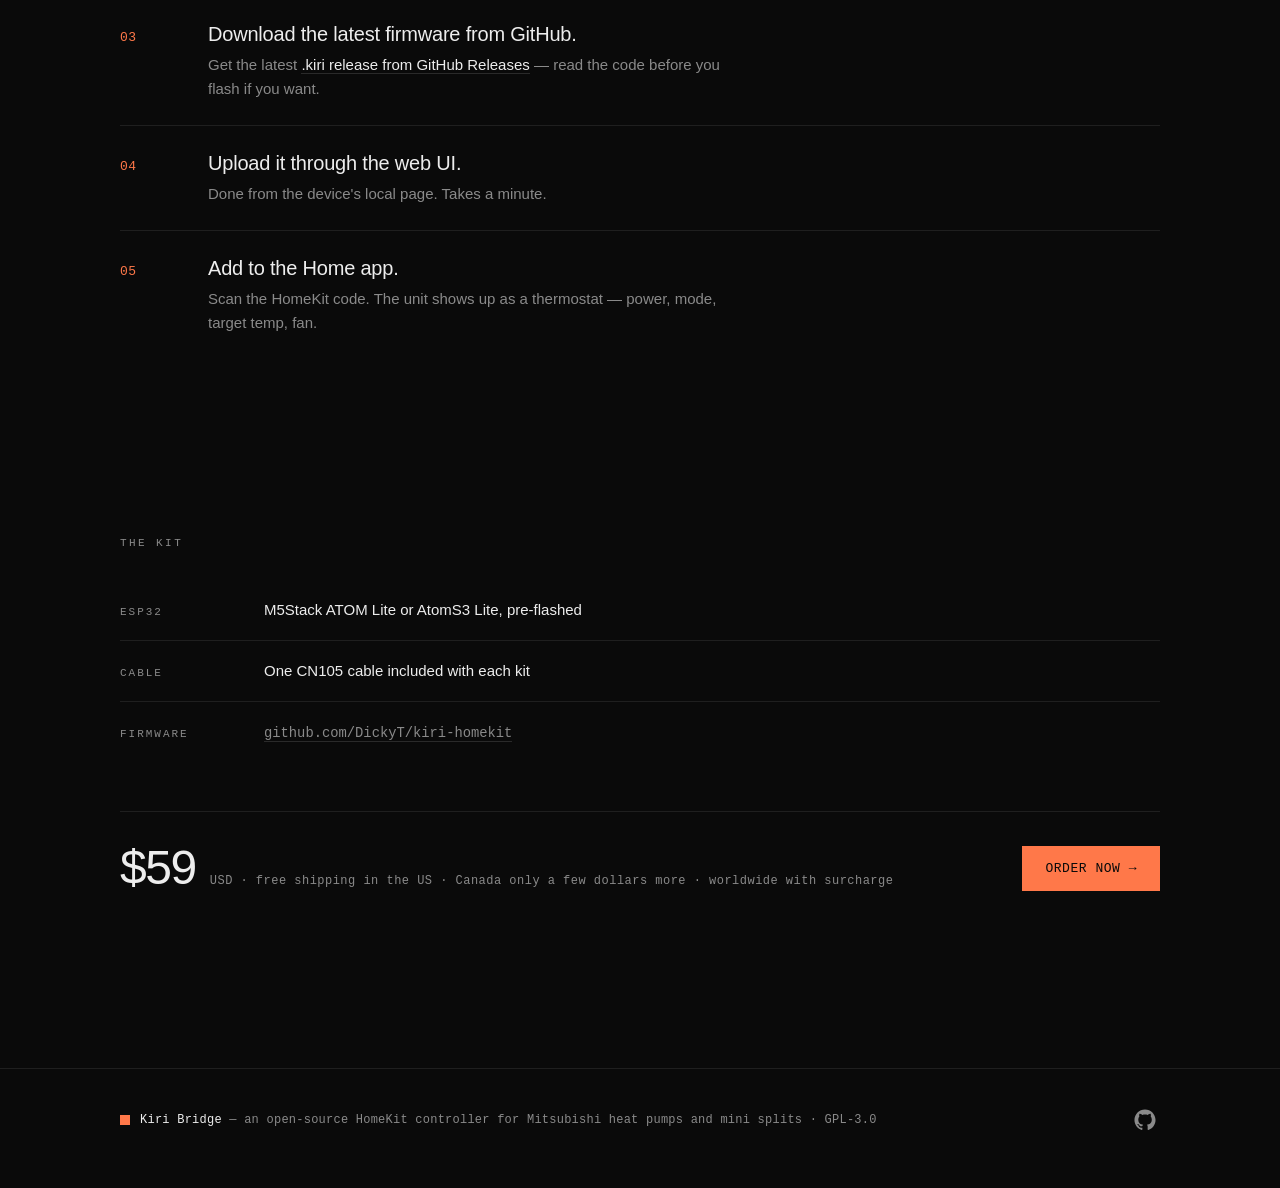
==== commit 9cb59121: "Build all boards by default" ====
--- a/site/index.html
+++ b/site/index.html
@@ -140,8 +140,8 @@
           <div class="spec-val">M5Stack ATOM Lite or AtomS3 Lite, pre-flashed</div>
         </div>
         <div class="spec-row">
-          <div class="spec-key">Cables</div>
-          <div class="spec-val">Two CN105 variants for different indoor units</div>
+          <div class="spec-key">Cable</div>
+          <div class="spec-val">One CN105 cable included with each kit</div>
         </div>
         <div class="spec-row">
           <div class="spec-key">Firmware</div>
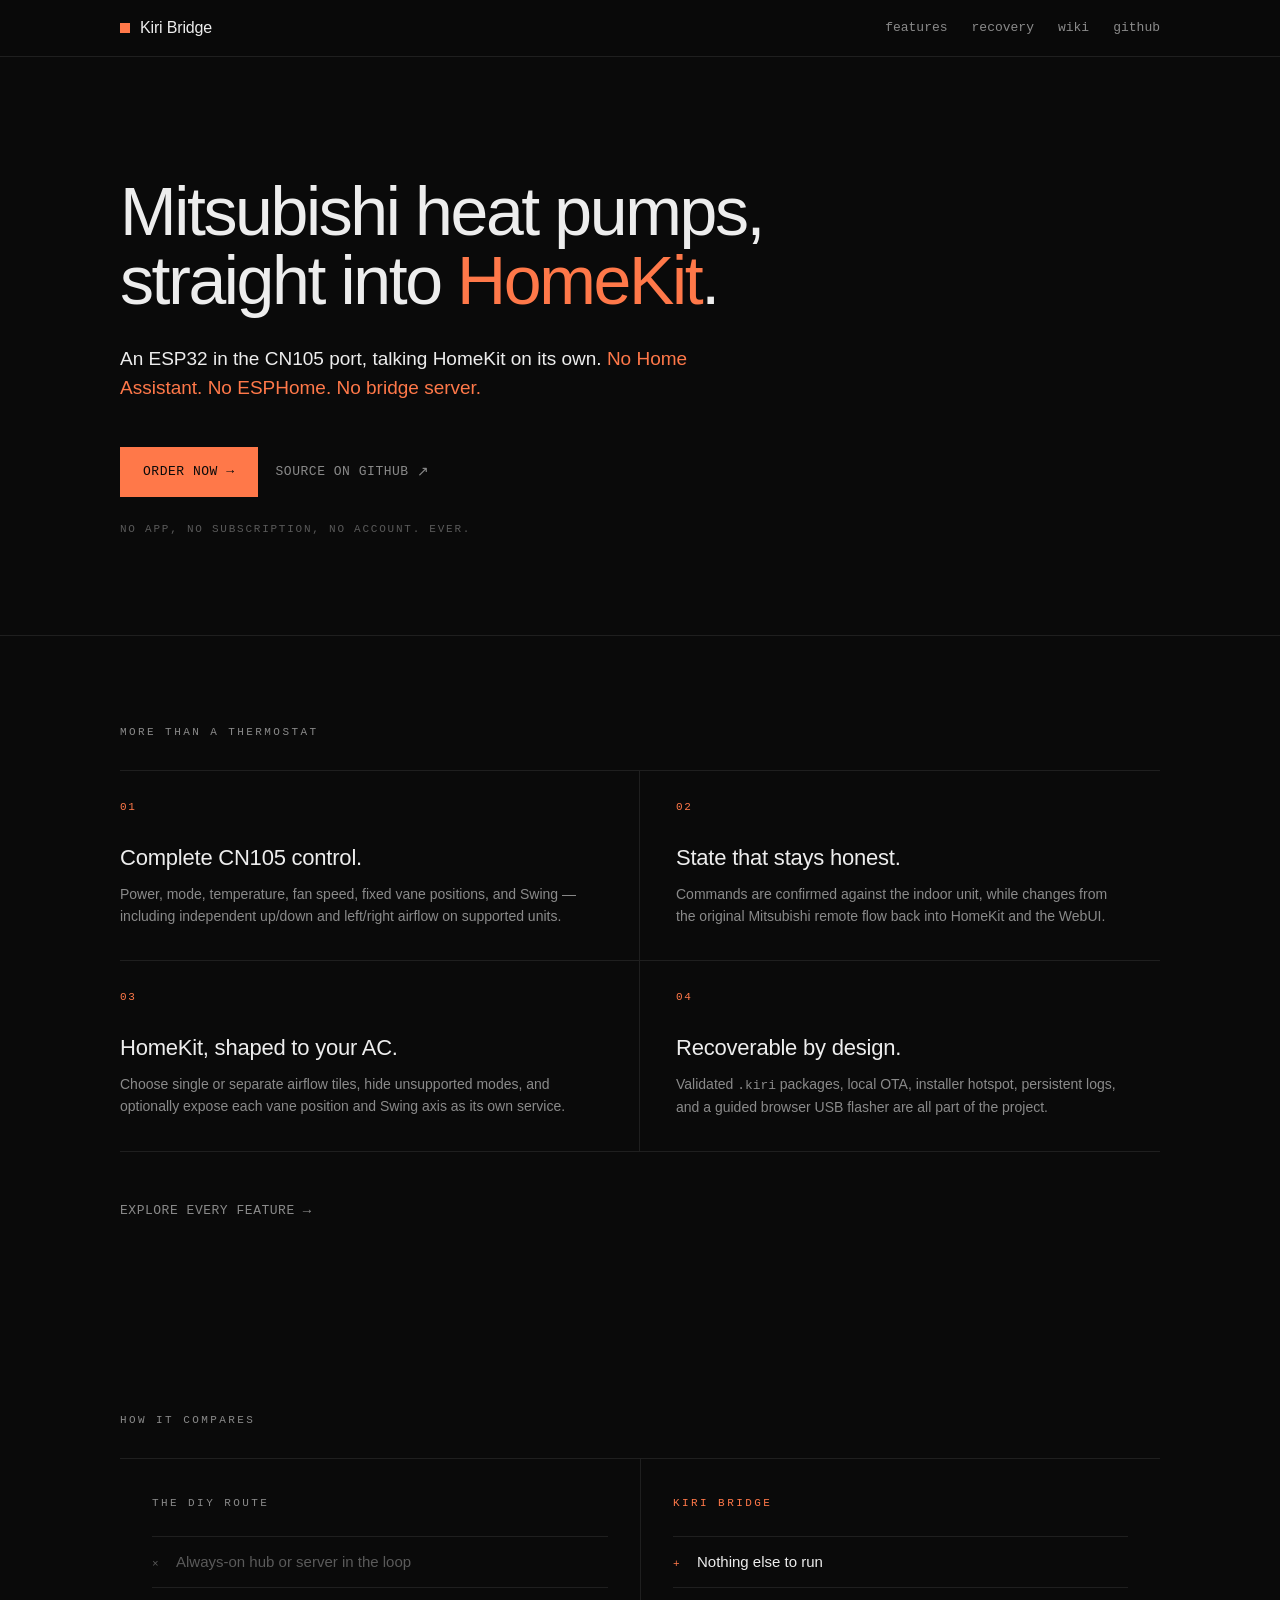
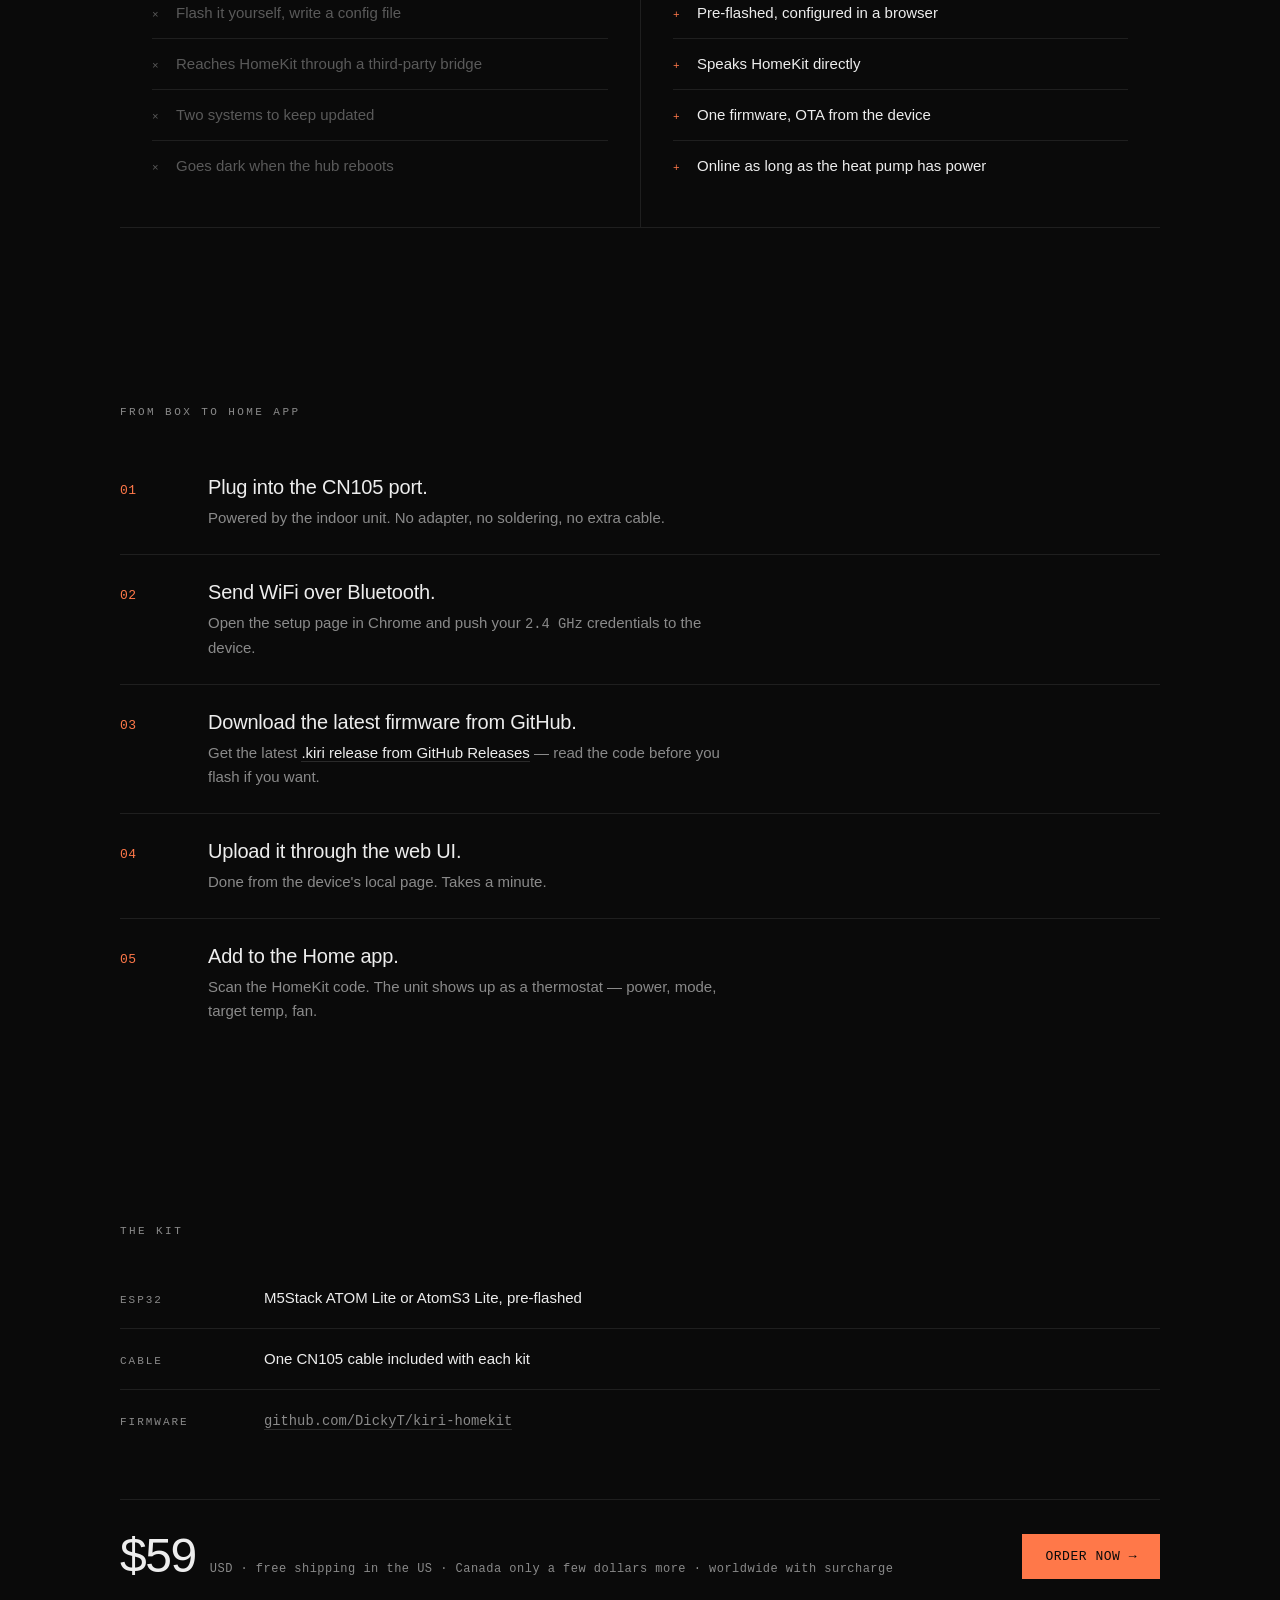
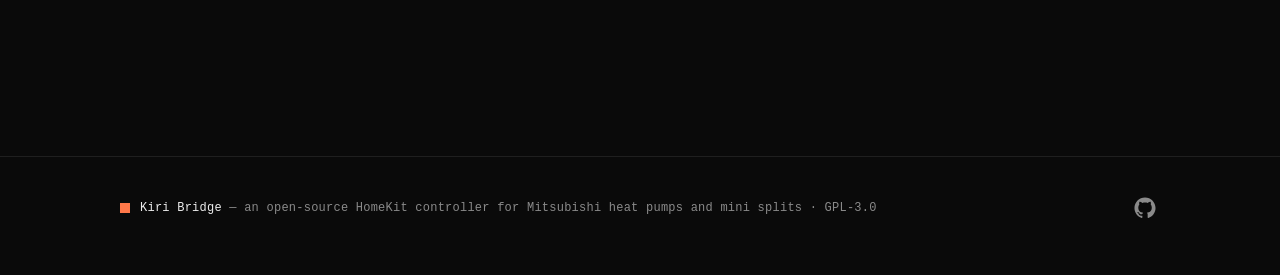
==== commit e212b4ae: "Document Kiri Bridge features" ====
--- a/site/index.html
+++ b/site/index.html
@@ -43,6 +43,7 @@
       Kiri Bridge
     </a>
     <div class="nav-links">
+      <a href="features.html">features</a>
       <a href="flash.html">recovery</a>
       <a href="wiki.html">wiki</a>
       <a href="https://github.com/DickyT/kiri-homekit">github</a>
@@ -61,6 +62,37 @@
         <a class="btn btn-text" href="https://github.com/DickyT/kiri-homekit">Source on GitHub <span class="arrow">↗</span></a>
       </div>
       <p class="hero-aside">No app, no subscription, no account. Ever.</p>
+    </div>
+  </section>
+
+  <section class="section">
+    <div class="shell">
+      <h2>More than a thermostat</h2>
+      <div class="feature-highlights">
+        <article class="feature-highlight">
+          <div class="feature-highlight-num">01</div>
+          <h3>Complete CN105 control.</h3>
+          <p>Power, mode, temperature, fan speed, fixed vane positions, and Swing — including independent up/down and left/right airflow on supported units.</p>
+        </article>
+        <article class="feature-highlight">
+          <div class="feature-highlight-num">02</div>
+          <h3>State that stays honest.</h3>
+          <p>Commands are confirmed against the indoor unit, while changes from the original Mitsubishi remote flow back into HomeKit and the WebUI.</p>
+        </article>
+        <article class="feature-highlight">
+          <div class="feature-highlight-num">03</div>
+          <h3>HomeKit, shaped to your AC.</h3>
+          <p>Choose single or separate airflow tiles, hide unsupported modes, and optionally expose each vane position and Swing axis as its own service.</p>
+        </article>
+        <article class="feature-highlight">
+          <div class="feature-highlight-num">04</div>
+          <h3>Recoverable by design.</h3>
+          <p>Validated <span class="mono">.kiri</span> packages, local OTA, installer hotspot, persistent logs, and a guided browser USB flasher are all part of the project.</p>
+        </article>
+      </div>
+      <div class="feature-highlight-link">
+        <a class="btn btn-text" href="features.html">Explore every feature <span class="arrow">→</span></a>
+      </div>
     </div>
   </section>
 
--- a/site/kiri.css
+++ b/site/kiri.css
@@ -175,6 +175,167 @@
   color:var(--ink-faint);
 }
 
+/* Product feature overview */
+.feature-highlights{
+  display:grid;
+  grid-template-columns:repeat(2,minmax(0,1fr));
+  border-top:1px solid var(--line);
+}
+.feature-highlight{
+  min-height:190px;
+  padding:28px 30px 32px 0;
+  border-bottom:1px solid var(--line);
+}
+.feature-highlight:nth-child(odd){padding-right:36px;border-right:1px solid var(--line)}
+.feature-highlight:nth-child(even){padding-left:36px}
+.feature-highlight-num{
+  margin-bottom:28px;
+  font-family:var(--mono);
+  font-size:11px;
+  letter-spacing:.16em;
+  color:var(--accent);
+}
+.feature-highlight h3{font-size:22px;margin-bottom:10px}
+.feature-highlight p{font-size:14px;color:var(--ink-dim)}
+.feature-highlight-link{margin-top:34px}
+
+/* Full feature guide */
+.feature-hero{
+  padding:100px 0 76px;
+  border-bottom:1px solid var(--line);
+}
+.feature-eyebrow,.feature-status{
+  margin-bottom:22px;
+  font-family:var(--mono);
+  font-size:11px;
+  letter-spacing:.2em;
+  text-transform:uppercase;
+  color:var(--accent);
+}
+.feature-jump{
+  display:flex;
+  flex-wrap:wrap;
+  gap:10px 24px;
+  margin-top:48px;
+  padding-top:22px;
+  border-top:1px solid var(--line);
+  font-family:var(--mono);
+  font-size:11px;
+  letter-spacing:.12em;
+  text-transform:uppercase;
+}
+.feature-jump a{color:var(--ink-dim);border:0}
+.feature-jump a:hover{color:var(--accent);border:0}
+.feature-section{
+  scroll-margin-top:76px;
+  padding:76px 0;
+  border-bottom:1px solid var(--line);
+}
+.feature-layout{
+  display:grid;
+  grid-template-columns:290px minmax(0,1fr);
+  gap:72px;
+  align-items:start;
+}
+.feature-intro{
+  position:sticky;
+  top:90px;
+}
+.feature-number{
+  margin-bottom:18px;
+  font-family:var(--mono);
+  font-size:12px;
+  letter-spacing:.12em;
+  color:var(--accent);
+}
+.feature-intro h2{
+  margin:0 0 18px;
+  color:var(--ink);
+  font-family:var(--sans);
+  font-size:30px;
+  font-weight:300;
+  letter-spacing:-.025em;
+  text-transform:none;
+}
+.feature-intro p{font-size:15px;color:var(--ink-dim)}
+.feature-list{border-top:1px solid var(--line)}
+.feature-detail{border-bottom:1px solid var(--line)}
+.feature-detail summary{
+  position:relative;
+  display:grid;
+  grid-template-columns:minmax(0,1fr) auto;
+  gap:18px;
+  align-items:baseline;
+  padding:24px 34px 24px 0;
+  cursor:pointer;
+  list-style:none;
+}
+.feature-detail summary::-webkit-details-marker{display:none}
+.feature-detail summary::after{
+  content:"+";
+  position:absolute;
+  right:0;
+  top:23px;
+  color:var(--accent);
+  font:16px/1 var(--mono);
+}
+.feature-detail[open] summary::after{content:"−"}
+.feature-detail summary:hover span{color:var(--accent)}
+.feature-detail summary span{
+  color:var(--ink);
+  font-size:17px;
+  font-weight:400;
+  transition:color .15s;
+}
+.feature-detail summary small{
+  color:var(--ink-faint);
+  font-family:var(--mono);
+  font-size:10px;
+  font-weight:400;
+  letter-spacing:.1em;
+  text-align:right;
+  text-transform:uppercase;
+}
+.feature-detail-body{
+  display:grid;
+  gap:14px;
+  padding:0 42px 26px 0;
+}
+.feature-detail-body p{font-size:14px;color:var(--ink-dim);max-width:66ch}
+.feature-detail-body strong{color:var(--ink);font-weight:500}
+.feature-specs{border-top:1px solid var(--line)}
+.feature-specs>div{
+  display:grid;
+  grid-template-columns:150px minmax(0,1fr);
+  gap:24px;
+  padding:20px 0;
+  border-bottom:1px solid var(--line);
+  align-items:baseline;
+}
+.feature-specs span{
+  color:var(--ink-faint);
+  font-family:var(--mono);
+  font-size:10px;
+  letter-spacing:.14em;
+  text-transform:uppercase;
+}
+.feature-specs strong{color:var(--ink);font-size:15px;font-weight:400}
+.feature-coming{
+  background:linear-gradient(90deg,rgba(255,120,73,.055),transparent 48%);
+}
+.feature-coming .feature-status{margin:0 0 10px}
+.feature-cta{padding:72px 0 0}
+.feature-cta h2{
+  margin:0 0 8px;
+  color:var(--ink);
+  font-family:var(--sans);
+  font-size:28px;
+  font-weight:300;
+  letter-spacing:-.02em;
+  text-transform:none;
+}
+.feature-cta .hero-actions{margin-top:0;justify-content:flex-end}
+
 /* Wiki / guide index */
 .wiki-head{
   padding:86px 0 48px;
@@ -845,6 +1006,7 @@
   .field-grid{grid-template-columns:1fr}
   .nav-links{gap:16px}
   .nav-links a{font-size:12px}
+  .brand-page{display:none}
   .tool-recommend-inner{align-items:flex-start;flex-direction:column}
   .tool-recommend-actions{width:100%}
   .tool-recommend-actions .btn{justify-content:center;width:100%}
@@ -862,5 +1024,27 @@
   .footer-row{flex-direction:column;gap:12px}
   .price-block{flex-direction:column;align-items:flex-start;gap:20px}
   .price{font-size:40px}
+  .nav-links a[href^="https://github.com"]{display:none}
+  .feature-highlights{grid-template-columns:1fr}
+  .feature-highlight,.feature-highlight:nth-child(odd),.feature-highlight:nth-child(even){
+    min-height:0;
+    padding:24px 0 28px;
+    border-right:0;
+  }
+  .feature-highlight-num{margin-bottom:16px}
+  .feature-hero{padding:70px 0 54px}
+  .feature-jump{gap:10px 18px;margin-top:36px}
+  .feature-section{padding:56px 0}
+  .feature-layout{grid-template-columns:1fr;gap:34px}
+  .feature-intro{position:static}
+  .feature-intro h2{font-size:26px}
+  .feature-detail summary{grid-template-columns:1fr;gap:5px;padding:20px 30px 20px 0}
+  .feature-detail summary::after{top:21px}
+  .feature-detail summary small{text-align:left}
+  .feature-detail-body{padding:0 24px 22px 0}
+  .feature-specs>div{grid-template-columns:1fr;gap:5px}
+  .feature-cta{padding-top:56px}
+  .feature-cta .row{align-items:flex-start;flex-direction:column}
+  .feature-cta .hero-actions{justify-content:flex-start}
   main{padding-bottom:56px}
 }
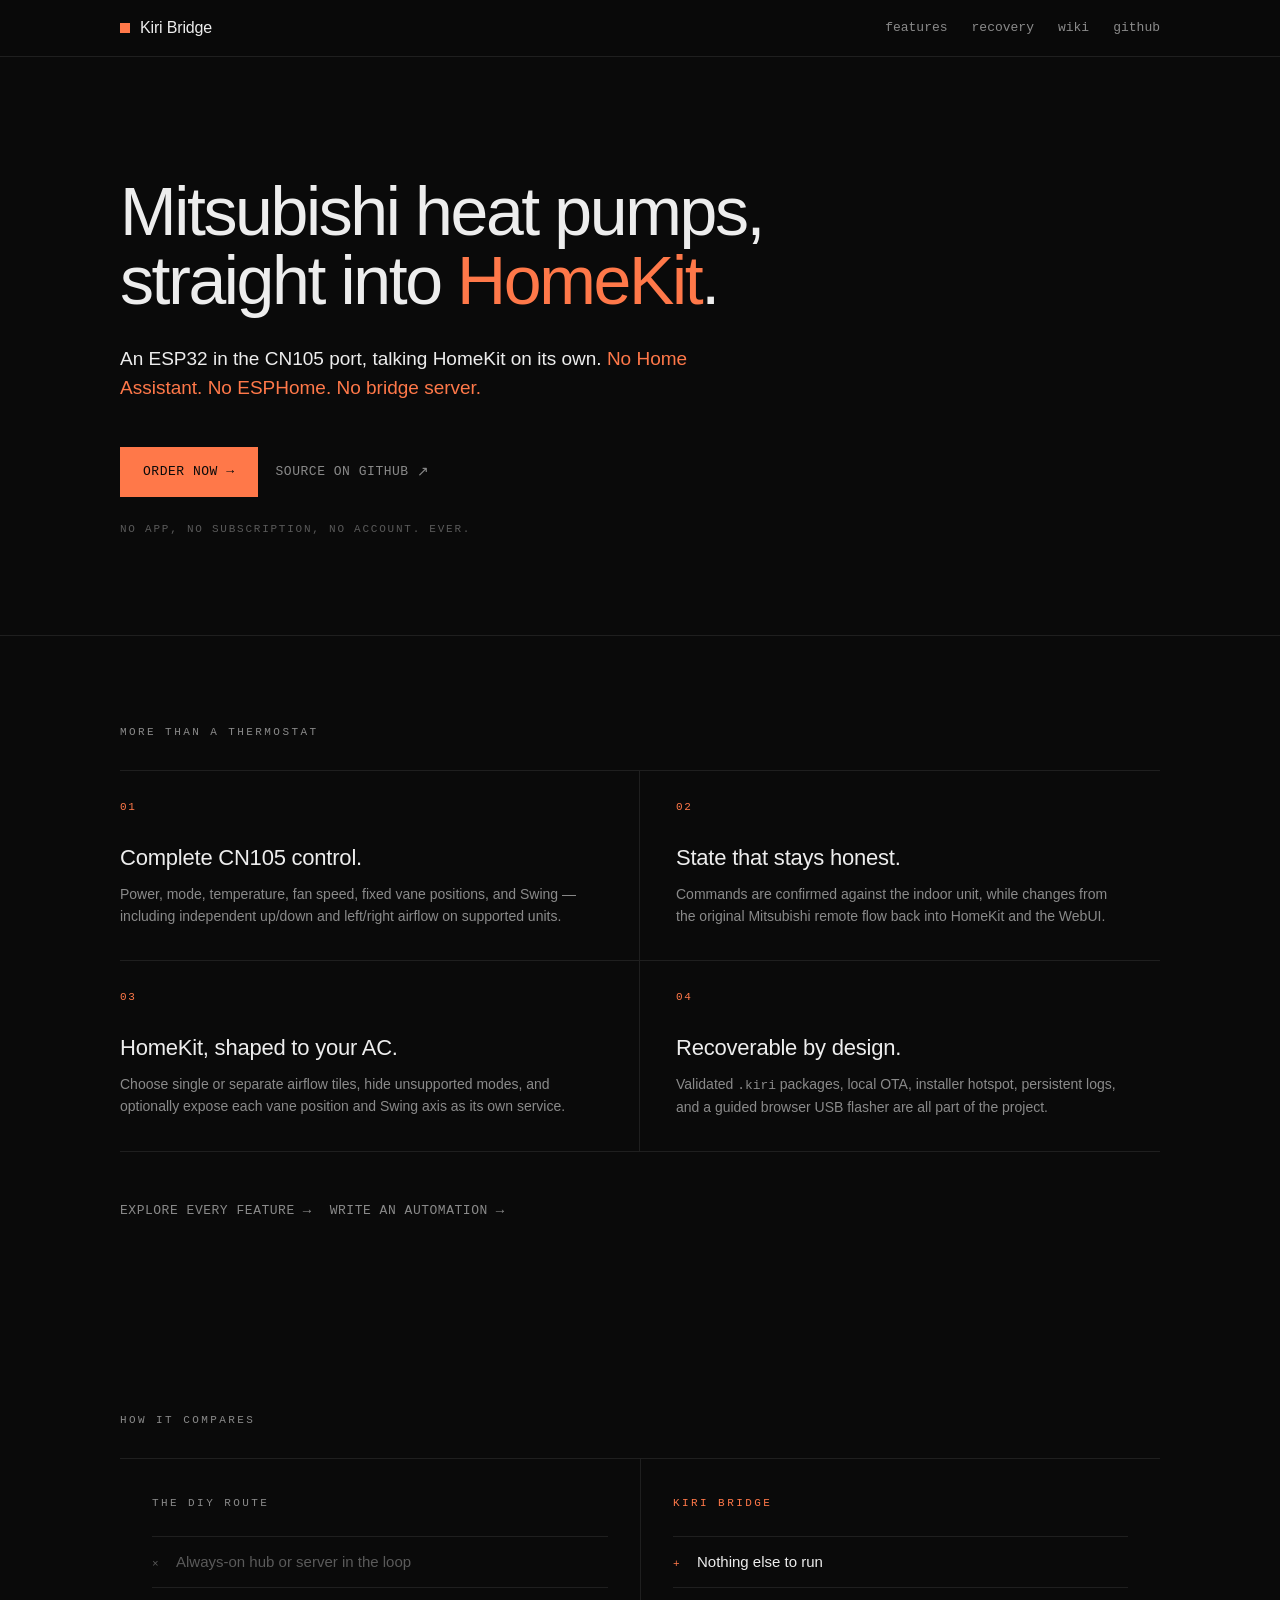
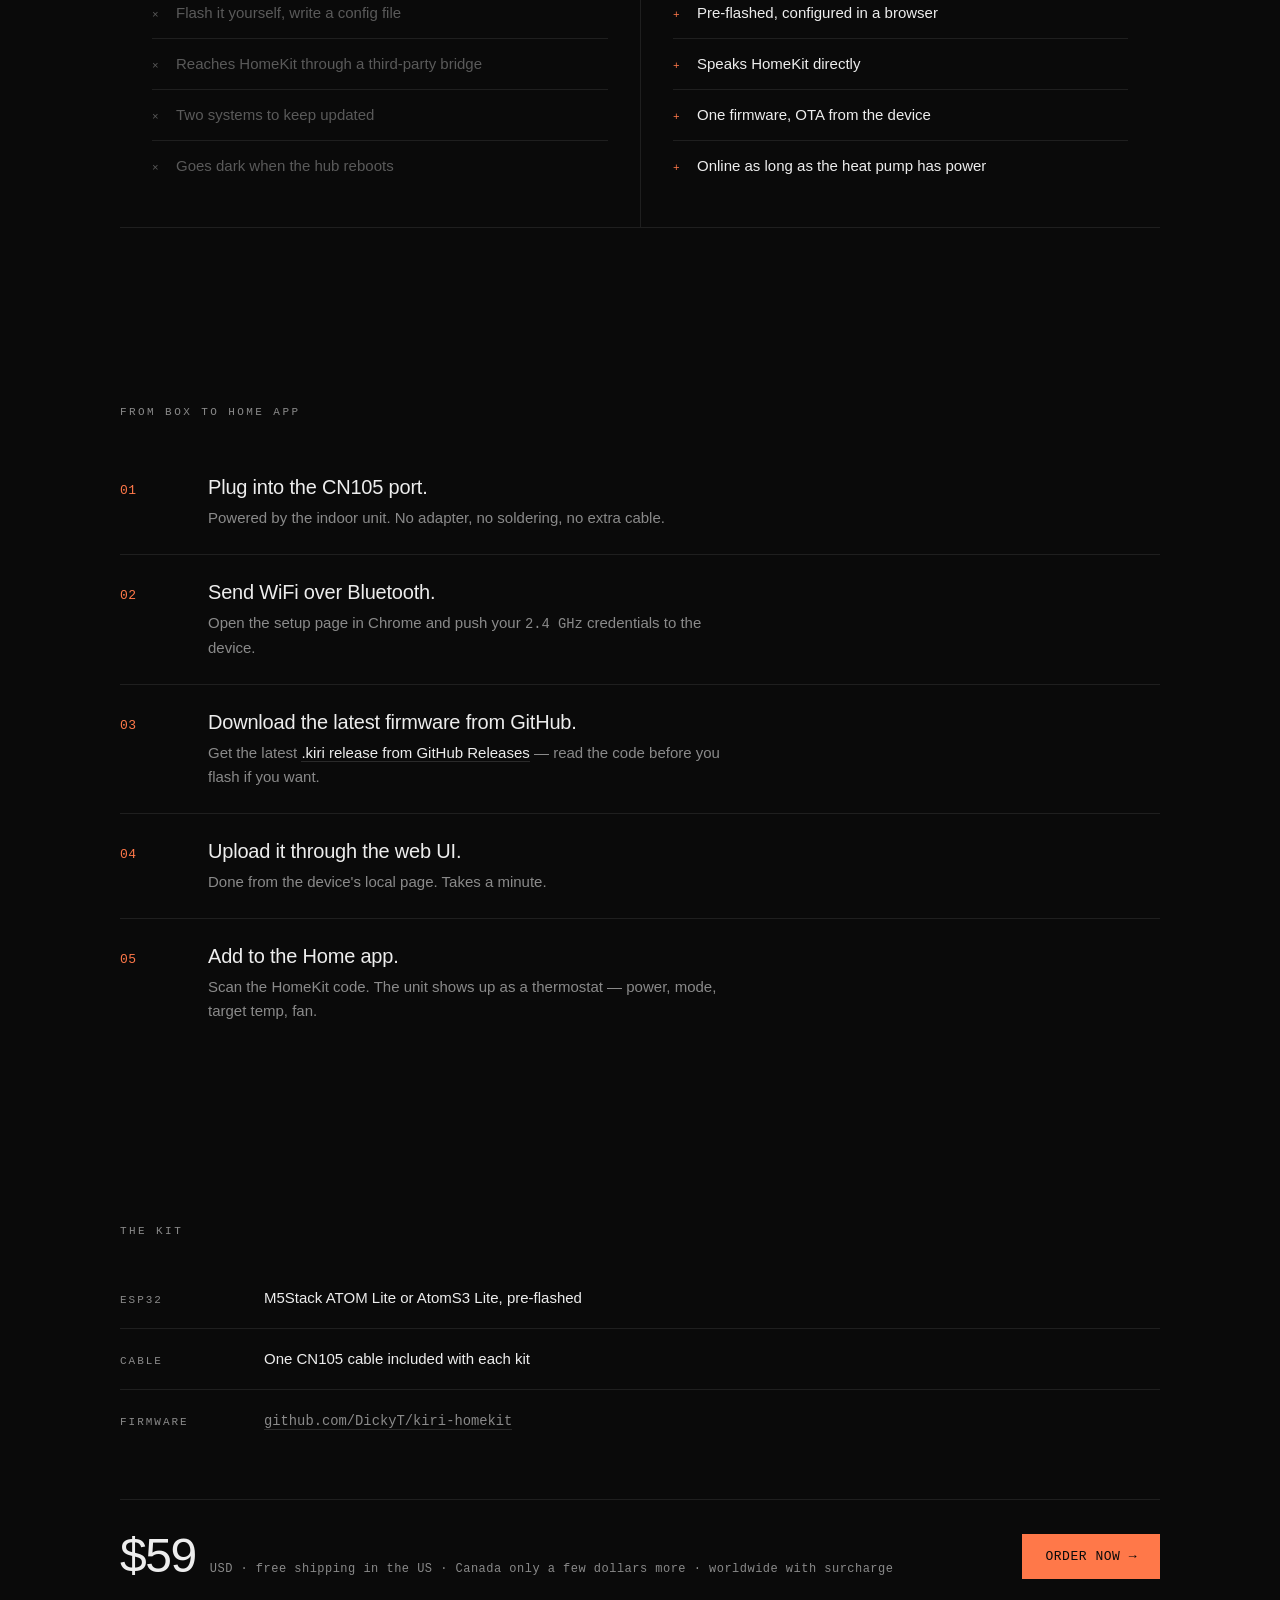
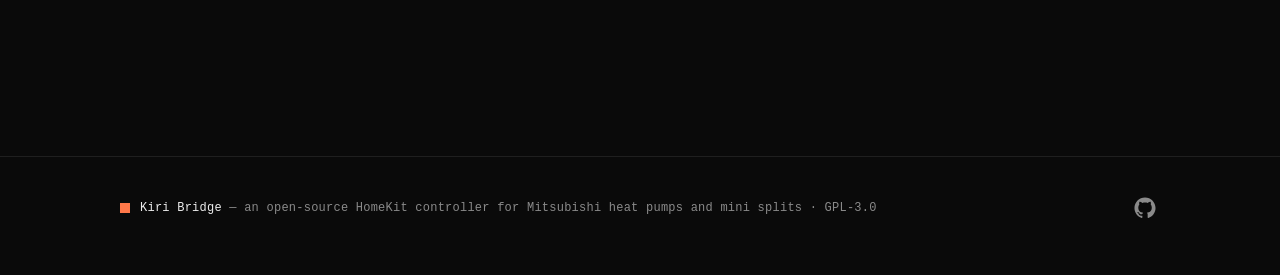
==== commit 769f4aa2: "Release the Lua automation editor" ====
--- a/site/index.html
+++ b/site/index.html
@@ -92,6 +92,7 @@
       </div>
       <div class="feature-highlight-link">
         <a class="btn btn-text" href="features.html">Explore every feature <span class="arrow">→</span></a>
+        <a class="btn btn-text" href="automation.html">Write an automation <span class="arrow">→</span></a>
       </div>
     </div>
   </section>
--- a/site/kiri.css
+++ b/site/kiri.css
@@ -197,7 +197,7 @@
 }
 .feature-highlight h3{font-size:22px;margin-bottom:10px}
 .feature-highlight p{font-size:14px;color:var(--ink-dim)}
-.feature-highlight-link{margin-top:34px}
+.feature-highlight-link{margin-top:34px;display:flex;gap:18px;flex-wrap:wrap}
 
 /* Full feature guide */
 .feature-hero{
@@ -913,6 +913,93 @@
   font-size:14px;
   line-height:1.5;
 }
+
+/* Public Lua automation editor */
+.automation-main{padding-bottom:64px}
+.automation-head{
+  padding:72px 0 46px;
+  display:grid;
+  grid-template-columns:minmax(0,1.35fr) minmax(280px,.65fr);
+  align-items:end;
+  gap:64px;
+}
+.automation-head p{font-size:17px;color:var(--ink-dim)}
+.automation-head strong{color:var(--ink);font-weight:400}
+.automation-workspace{border-top:1px solid var(--line)}
+.automation-toolbar{
+  min-height:66px;
+  display:flex;
+  align-items:center;
+  gap:16px;
+  border-bottom:1px solid var(--line);
+}
+.automation-toolbar label,.automation-editor-meta,.automation-reference-head{
+  font-family:var(--mono);
+  font-size:11px;
+  letter-spacing:.14em;
+  text-transform:uppercase;
+  color:var(--ink-faint);
+}
+.automation-toolbar select{
+  min-width:240px;
+  padding:9px 32px 9px 10px;
+  color:var(--ink);
+  background:#080808;
+  border:1px solid var(--line-strong);
+  border-radius:0;
+  font:12px var(--mono);
+}
+.automation-actions{margin-left:auto;display:flex;gap:8px}
+.automation-actions .btn{padding:10px 14px;font-size:11px}
+.automation-editor-layout{
+  display:grid;
+  grid-template-columns:minmax(0,1fr) 310px;
+  min-height:680px;
+  border-bottom:1px solid var(--line);
+}
+.automation-editor-pane{min-width:0;border-right:1px solid var(--line)}
+.automation-editor-meta{
+  height:42px;
+  padding:0 14px;
+  display:flex;
+  align-items:center;
+  justify-content:space-between;
+  border-bottom:1px solid var(--line);
+}
+#editor,#editor-fallback{width:100%;height:580px}
+#editor-fallback{
+  margin:0;
+  padding:18px;
+  resize:none;
+  color:#ddd;
+  background:#090909;
+  border:0;
+  outline:0;
+  font:13px/1.6 var(--mono);
+}
+.automation-result{
+  min-height:54px;
+  padding:14px 16px;
+  border-top:1px solid var(--line);
+  font:12px/1.5 var(--mono);
+  color:var(--ink-dim);
+}
+.automation-result.ok{color:var(--ok)}
+.automation-result.warn{color:var(--warn)}
+.automation-result.bad{color:var(--bad)}
+.automation-reference{padding:20px 0 0 24px;overflow:auto}
+.automation-reference-head{display:flex;justify-content:space-between;padding-bottom:16px}
+.automation-reference-head span{color:var(--accent)}
+.automation-reference details{border-top:1px solid var(--line);padding:13px 0}
+.automation-reference summary{cursor:pointer;list-style:none;color:var(--ink);font-size:13px}
+.automation-reference summary::-webkit-details-marker{display:none}
+.automation-reference summary::after{content:"+";float:right;color:var(--accent);font-family:var(--mono)}
+.automation-reference details[open] summary::after{content:"-"}
+.automation-reference code{display:block;margin-top:8px;color:#c9c9c9;font:11px/1.5 var(--mono);white-space:normal;overflow-wrap:anywhere}
+.automation-reference p{margin-top:8px;font-size:12px}
+.automation-safety{margin-top:18px;padding-top:16px;border-top:1px solid var(--line);display:grid;gap:5px;font:11px/1.5 var(--mono);color:var(--ink-faint)}
+.automation-safety strong{color:var(--accent);font-weight:400;text-transform:uppercase;letter-spacing:.12em}
+.automation-credits{font:10px var(--mono);color:var(--ink-faint)}
 
 /* Collapsible log */
 details.log{
@@ -1047,4 +1134,14 @@
   .feature-cta .row{align-items:flex-start;flex-direction:column}
   .feature-cta .hero-actions{justify-content:flex-start}
   main{padding-bottom:56px}
-}
+  .automation-head{grid-template-columns:1fr;gap:26px;padding:54px 0 36px}
+  .automation-toolbar{padding:14px 0;align-items:stretch;flex-direction:column}
+  .automation-toolbar select{width:100%}
+  .automation-actions{margin-left:0;display:grid;grid-template-columns:1fr 1fr}
+  .automation-actions .btn:last-child{grid-column:1/-1}
+  .automation-editor-layout{grid-template-columns:1fr;min-height:0}
+  .automation-editor-pane{border-right:0}
+  #editor,#editor-fallback{height:500px}
+  .automation-reference{padding:30px 0 0;border-top:1px solid var(--line)}
+  .automation-credits{display:none}
+}
